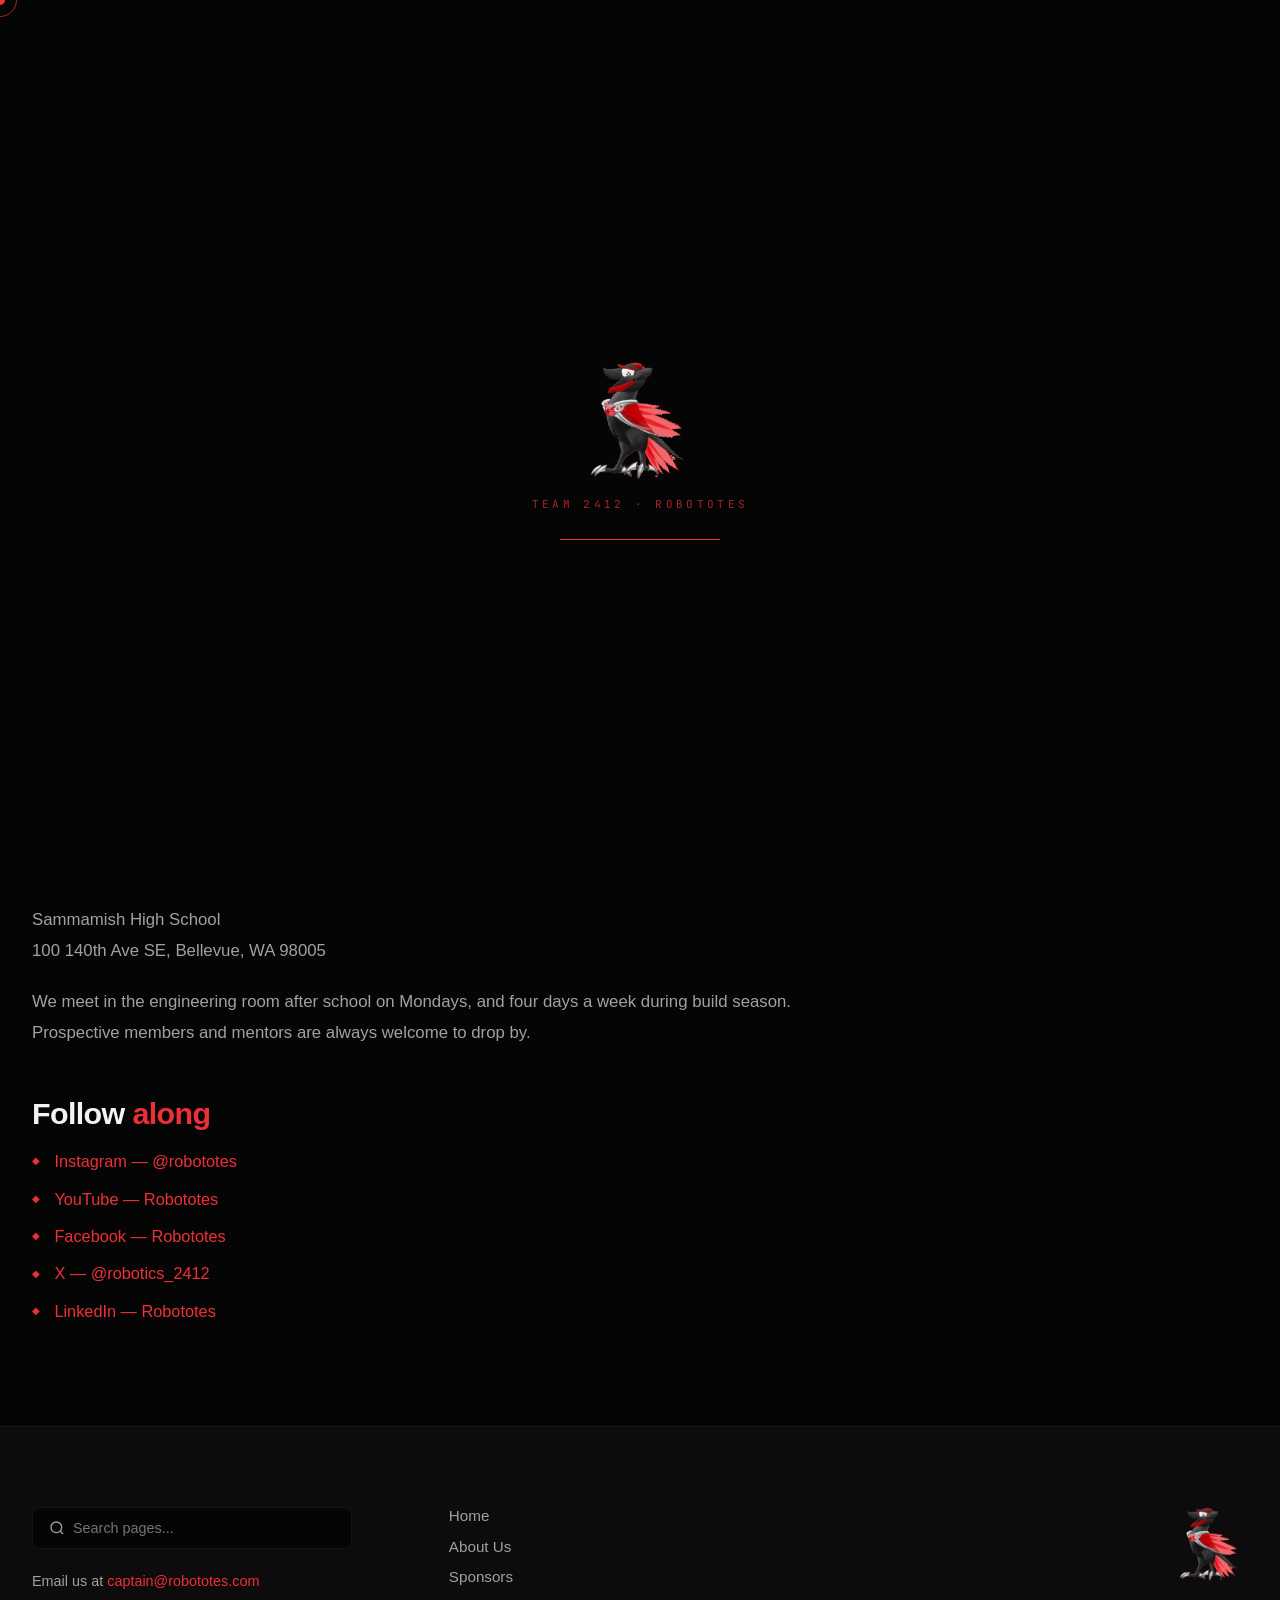
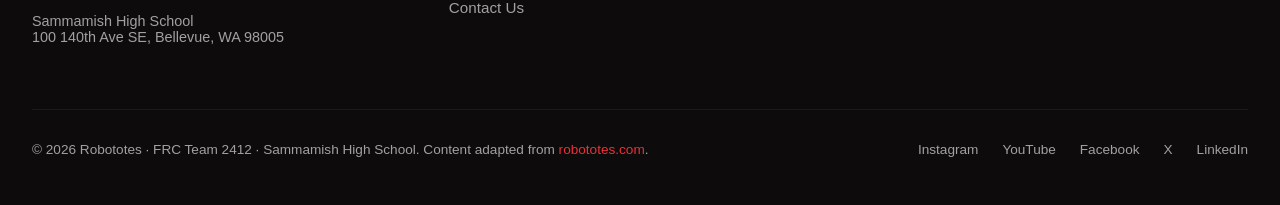
==== pages/contact.html @ b2ee7567 "Add Team 2412 Robototes website in limesite style Static site for FRC Team 2412 (Sammamish High Scho" ====
<!DOCTYPE html>
<html lang="en" data-theme="dark">
<head>
<meta charset="UTF-8">
<meta name="viewport" content="width=device-width, initial-scale=1.0">
<title>Robototes | Contact Us</title>
<link rel="icon" type="image/png" href="pictures/site/2412_logo.png">
<meta name="description" content="Contact FRC Team 2412 — captain, outreach, business, and logistics emails, plus where and when the team meets.">
<link rel="preconnect" href="https://fonts.googleapis.com">
<link rel="preconnect" href="https://fonts.gstatic.com" crossorigin>
<link href="https://fonts.googleapis.com/css2?family=Bebas+Neue&family=JetBrains+Mono:wght@400;500&display=swap" rel="stylesheet">
<link rel="stylesheet" href="css/site.css">
</head>
<body data-root="">

<!-- CURSOR -->
<div id="cdot"></div>
<div id="cring"></div>

<!-- LOADER -->
<div id="loader">
  <img class="ld-logo" src="pictures/site/2412_logo.png" alt="Robototes">
  <div class="ld-sub">Team 2412 &middot; Robototes</div>
  <div class="ld-bw"><div class="ld-b"></div></div>
</div>
<!-- NAV -->
<header>
  <div class="navbar">
    <a href="index.html" class="brand">
      <img src="pictures/site/2412_logo.png" alt="Robototes Logo" class="brand-logo">
      <div class="brand-text-stack">
        <div class="brand-title">2412 <span>Robototes</span></div>
        <div class="brand-subtitle">FIRST Robotics Team &bull; Bellevue, Washington</div>
      </div>
    </a>
    <button class="nav-toggle" id="navToggle" aria-label="Toggle navigation menu"><span></span></button>
    <ul class="nav-menu">
      <li class="nav-item"><a href="index.html" class="nav-link">Home</a></li>
      <li class="nav-item">
        <a href="about/team_2412.html" class="nav-link">About <svg viewBox="0 0 24 24"><polyline points="6 9 12 15 18 9"></polyline></svg></a>
        <div class="dropdown-panel">
          <a href="about/team_2412.html">Team 2412</a><a href="about/first.html">FIRST</a>
          <a href="robots/robototes_bots.html">Robototes Bots</a><a href="sponsors.html">Sponsors</a>
        </div>
      </li>
      <li class="nav-item"><a href="robots/robototes_bots.html" class="nav-link">Robots</a></li>
      <li class="nav-item"><a href="outreach/overview.html" class="nav-link">Outreach</a></li>
      <li class="nav-item">
        <a href="resources/documents.html" class="nav-link">Resources <svg viewBox="0 0 24 24"><polyline points="6 9 12 15 18 9"></polyline></svg></a>
        <div class="dropdown-panel" style="grid-template-columns:1fr;width:300px;">
          <a href="resources/advocacy.html">Advocacy</a>
          <a href="resources/documents.html">Documents</a>
          <a href="https://blog.robototes.com/" target="_blank" rel="noopener">Build Blog &nearr;</a>
          <a href="https://booster.robototes.com/" target="_blank" rel="noopener">Sammamish Robotics Boosters &nearr;</a>
        </div>
      </li>
      <li class="nav-item"><a href="sponsors.html" class="nav-link">Sponsors</a></li>
      <li class="nav-item"><a href="contact.html" class="nav-link">Contact Us</a></li>
    </ul>
    <div class="nav-actions-hub">
      <div class="nav-icon-row"><div class="nav-search-wrap"><button class="nav-search-btn" id="navSearchBtn" aria-label="Search" type="button"><svg viewBox="0 0 24 24" fill="none" stroke="currentColor" stroke-width="2"><circle cx="11" cy="11" r="8"></circle><line x1="21" y1="21" x2="16.65" y2="16.65"></line></svg></button><div class="nav-search-drop" id="navSearchDrop"><div class="nav-search-drop-inner"><form class="nav-search-form" id="navSearchForm" autocomplete="off"><input class="nav-search-input" id="navSearchInput" type="text" placeholder="Search pages&hellip;" autocomplete="off" spellcheck="false"><button class="nav-search-go" type="submit">Go</button></form><div class="nav-search-suggs" id="navSearchSuggs"></div></div></div></div><button class="theme-toggle-btn" id="themeToggle" aria-label="Toggle Layout Theme Mode">
        <svg class="sun-icon" viewBox="0 0 24 24"><circle cx="12" cy="12" r="5"></circle><line x1="12" y1="1" x2="12" y2="3"></line><line x1="12" y1="21" x2="12" y2="23"></line><line x1="4.22" y1="4.22" x2="5.64" y2="5.64"></line><line x1="18.36" y1="18.36" x2="19.78" y2="19.78"></line><line x1="1" y1="12" x2="3" y2="12"></line><line x1="21" y1="12" x2="23" y2="12"></line><line x1="4.22" y1="19.78" x2="5.64" y2="18.36"></line><line x1="18.36" y1="5.64" x2="19.78" y2="4.22"></line></svg>
        <svg class="moon-icon" viewBox="0 0 24 24"><path d="M21 12.79A9 9 0 1 1 11.21 3 7 7 0 0 0 21 12.79z"></path></svg>
      </button></div>
    </div>
    <div class="nav-btn-stack">
      <a href="contact.html" class="nav-cta">Join Us</a>
    </div>
  </div>
</header>

<main>
<section class="page-hero">
  <div class="content-header reveal">
    <span class="tag">Contact Us</span>
    <h1>Get in Touch</h1>
    <p>Questions, sponsorships, outreach bookings, or joining the team &mdash; here&rsquo;s who to email.</p>
  </div>
</section>

<div class="info-grid">
  <div class="info-card reveal">
    <span class="kicker">Team</span>
    <h3>Team Captain</h3>
    <p><a href="mailto:captain@robototes.com">captain@robototes.com</a></p>
  </div>
  <div class="info-card reveal">
    <span class="kicker">Community</span>
    <h3>Outreach</h3>
    <p><a href="mailto:outreach@robototes.com">outreach@robototes.com</a></p>
  </div>
  <div class="info-card reveal">
    <span class="kicker">Sponsorship</span>
    <h3>Business</h3>
    <p><a href="mailto:business@robototes.com">business@robototes.com</a></p>
  </div>
  <div class="info-card reveal">
    <span class="kicker">Operations</span>
    <h3>Logistics</h3>
    <p><a href="mailto:logistics@robototes.com">logistics@robototes.com</a></p>
  </div>
</div>

<div class="prose reveal" style="padding-bottom:5rem">
  <h2>Find <span>us</span></h2>
  <p>Sammamish High School<br>100 140th Ave SE, Bellevue, WA 98005</p>
  <p>We meet in the engineering room after school on Mondays, and four days a week during build season. Prospective members and mentors are always welcome to drop by.</p>

  <h2>Follow <span>along</span></h2>
  <ul>
    <li><a href="https://www.instagram.com/robototes/" target="_blank" rel="noopener">Instagram &mdash; @robototes</a></li>
    <li><a href="https://www.youtube.com/channel/UCGPcRxxZuqsReqQDWMfKrVw" target="_blank" rel="noopener">YouTube &mdash; Robototes</a></li>
    <li><a href="https://www.facebook.com/Robototes/" target="_blank" rel="noopener">Facebook &mdash; Robototes</a></li>
    <li><a href="https://x.com/robotics_2412" target="_blank" rel="noopener">X &mdash; @robotics_2412</a></li>
    <li><a href="https://www.linkedin.com/company/robototes" target="_blank" rel="noopener">LinkedIn &mdash; Robototes</a></li>
  </ul>
</div>
</main>

<!-- FOOTER -->
<footer>
  <div class="footer-grid">
    <div class="footer-left">
      <div class="footer-search">
        <svg width="16" height="16" fill="none" stroke="var(--text-muted)" stroke-width="2" viewBox="0 0 24 24"><circle cx="11" cy="11" r="8"></circle><line x1="21" y1="21" x2="16.65" y2="16.65"></line></svg>
        <input type="text" id="footerSearchInput" placeholder="Search pages...">
      </div>
      <p>Email us at <a href="mailto:captain@robototes.com">captain@robototes.com</a></p>
      <p>Sammamish High School<br>100 140th Ave SE, Bellevue, WA 98005</p>
    </div>

    <div class="footer-links">
      <a href="index.html">Home</a>
      <a href="about/team_2412.html">About Us</a>
      <a href="sponsors.html">Sponsors</a>
      <a href="contact.html">Contact Us</a>
    </div>

    <div class="footer-logos">
      <img src="pictures/site/2412_logo.png" alt="Robototes Logo" class="footer-brand-logo">
    </div>
  </div>

  <div class="footer-socket">
    <div>&copy; 2026 Robototes &middot; FRC Team 2412 &middot; Sammamish High School. Content adapted from <a href="https://www.robototes.com" target="_blank" rel="noopener" style="color:var(--accent)">robototes.com</a>.</div>
    <div class="footer-social-row">
      <a href="https://www.instagram.com/robototes/" target="_blank" rel="noopener noreferrer">Instagram</a>
      <a href="https://www.youtube.com/channel/UCGPcRxxZuqsReqQDWMfKrVw" target="_blank" rel="noopener noreferrer">YouTube</a>
      <a href="https://www.facebook.com/Robototes/" target="_blank" rel="noopener noreferrer">Facebook</a>
      <a href="https://x.com/robotics_2412" target="_blank" rel="noopener noreferrer">X</a>
      <a href="https://www.linkedin.com/company/robototes" target="_blank" rel="noopener noreferrer">LinkedIn</a>
    </div>
  </div>
</footer>

<script src="js/site.js"></script>
</body>
</html>
---- pages/css/site.css ----
/* ============================================================
   Team 2412 Robototes — site stylesheet
   Design system adapted from limesite (kartbala07/limesite.org),
   re-skinned to Robototes black / red branding.
   ============================================================ */

/* === RESET === */
*,*::before,*::after{box-sizing:border-box;margin:0;padding:0}
html{scroll-behavior:smooth}
body{
  background:var(--bg-darkest);color:var(--text-main);
  font-family:'Helvetica Neue',Helvetica,Arial,sans-serif;overflow-x:hidden;
  transition:background-color .3s ease,color .3s ease;
  -webkit-font-smoothing:antialiased;
}
img{max-width:100%;display:block}
a{text-decoration:none;color:inherit}
ul{list-style:none}

/* === VARIABLES (Robototes palette) === */
:root[data-theme="dark"]{
  --accent:#ee2f38;      --accent-soft:#ff7078;
  --bg-darkest:#060505;  --bg-dark:#0d0b0b;
  --bg-card:#141111;     --bg-dropdown:#161212;
  --text-main:#f4f3f3;   --text-muted:#a3a0a0;
  --border:rgba(255,255,255,.06);
  --header-bg:rgba(6,5,5,.9);
  --invert-logos:invert(0);
}
:root[data-theme="light"]{
  --accent:#d1202a;      --accent-soft:#a5161e;
  --bg-darkest:#faf9f9;  --bg-dark:#f4f2f2;
  --bg-card:#ffffff;     --bg-dropdown:#ffffff;
  --text-main:#171213;   --text-muted:#5a5455;
  --border:rgba(0,0,0,.08);
  --header-bg:rgba(255,255,255,.92);
  --invert-logos:invert(0);
}

/* === CURSOR === */
#cdot{position:fixed;width:10px;height:10px;background:var(--accent);border-radius:50%;pointer-events:none;z-index:9999;transform:translate(-50%,-50%);transition:width .15s,height .15s;mix-blend-mode:screen}
#cring{position:fixed;width:34px;height:34px;border:1.5px solid var(--accent);border-radius:50%;pointer-events:none;z-index:9998;transform:translate(-50%,-50%);transition:width .25s,height .25s;opacity:.7}
@media(max-width:900px){body{cursor:auto}#cdot,#cring{display:none}}

/* === LOADER === */
#loader{position:fixed;inset:0;background:var(--bg-darkest);display:flex;flex-direction:column;align-items:center;justify-content:center;z-index:8000;transition:opacity .8s,visibility .8s}
#loader.out{opacity:0;visibility:hidden;pointer-events:none}
[data-theme="light"] #loader{background:#fff}
.ld-logo{height:120px;width:auto;animation:ldGl 1.6s ease-in-out infinite}
.ld-sub{font-family:'JetBrains Mono',monospace;font-size:11px;color:var(--accent);letter-spacing:.3em;text-transform:uppercase;margin-top:16px;opacity:.7}
.ld-bw{width:160px;height:1px;background:rgba(238,47,56,.2);margin-top:28px;overflow:hidden}
.ld-b{height:100%;background:var(--accent);animation:ldB 1.6s ease-out forwards}
@keyframes ldB{0%{width:0}100%{width:100%}}
@keyframes ldGl{0%,100%{filter:drop-shadow(0 0 14px rgba(238,47,56,.4))}50%{filter:drop-shadow(0 0 44px rgba(238,47,56,.95))}}

/* === NAV === */
header{
  background-color:var(--header-bg);
  backdrop-filter:blur(20px);-webkit-backdrop-filter:blur(20px);
  border-bottom:1px solid var(--border);
  position:fixed;width:100%;top:0;left:0;z-index:1000;
  transition:background-color .3s ease,border-color .3s ease;
}
.navbar{max-width:1560px;margin:0 auto;display:flex;justify-content:space-between;align-items:center;height:80px;padding:0 2.5rem}
.brand{display:flex;align-items:center;gap:1rem;color:var(--text-main)}
.brand-logo{height:55px;width:auto;object-fit:contain}
.brand-text-stack{display:flex;flex-direction:column;line-height:1.2}
.brand-title{font-size:1.15rem;font-weight:800;letter-spacing:-.01em;color:var(--accent);display:flex;align-items:center;gap:.4rem}
.brand-title span{color:var(--text-main);font-weight:400;font-size:1rem}
.brand-subtitle{font-size:.75rem;font-weight:500;color:var(--text-muted);text-transform:uppercase;letter-spacing:.05em;margin-top:.1rem}
.nav-menu{display:flex;list-style:none;align-items:center;height:100%}
.nav-item{position:relative;height:100%;display:flex;align-items:center}
.nav-link{color:var(--text-muted);text-decoration:none;font-size:.82rem;font-weight:500;padding:0 .6rem;height:100%;display:flex;align-items:center;gap:.35rem;transition:color .2s ease;white-space:nowrap}
.nav-link:hover,.nav-link.active{color:var(--text-main)}
.nav-link svg{width:10px;height:10px;fill:none;stroke:currentColor;stroke-width:2.5;transition:transform .25s ease}
.nav-item:hover .nav-link svg{transform:rotate(180deg);color:var(--accent)}
.dropdown-panel{position:absolute;top:95px;left:50%;transform:translateX(-50%) translateY(10px);background-color:var(--bg-dropdown);border:1px solid var(--border);border-radius:12px;width:520px;padding:1.25rem;display:grid;grid-template-columns:1fr 1fr;gap:.35rem;opacity:0;pointer-events:none;box-shadow:0 30px 60px rgba(0,0,0,.25);transition:opacity .3s ease .15s,transform .3s ease .15s}
.nav-item:hover .dropdown-panel{opacity:1;pointer-events:auto;transform:translateX(-50%) translateY(0);transition:opacity .2s ease,transform .2s ease}
.dropdown-panel a{color:var(--text-muted);text-decoration:none;font-size:.8rem;padding:.65rem .85rem;border-radius:8px;transition:all .2s ease}
.dropdown-panel::before{content:'';position:absolute;top:-14px;left:0;right:0;height:14px}
.dropdown-panel a:hover{background-color:var(--bg-dark);color:var(--accent)}
.nav-actions-hub{display:flex;align-items:center;gap:.75rem;margin-left:1.5rem}
.nav-icon-row{display:flex;gap:.4rem;align-items:center}
.nav-btn-stack{display:flex;flex-direction:column;gap:.25rem}
.theme-toggle-btn{background:var(--bg-dark);border:1px solid var(--border);color:var(--text-main);width:34px;height:34px;border-radius:7px;cursor:pointer;display:flex;align-items:center;justify-content:center;transition:all .2s ease}
.theme-toggle-btn:hover{border-color:var(--accent);color:var(--accent)}
.theme-toggle-btn svg{width:18px;height:18px;fill:none;stroke:currentColor;stroke-width:2}
[data-theme="dark"] .sun-icon{display:none}
[data-theme="dark"] .moon-icon{display:block}
[data-theme="light"] .sun-icon{display:block}
[data-theme="light"] .moon-icon{display:none}
.nav-cta{background:transparent;border:1px solid var(--accent);color:var(--accent);padding:0 .55rem;border-radius:6px;font-size:.7rem;font-weight:600;text-decoration:none;transition:all .2s ease;width:100%;height:28px;line-height:28px;text-align:center;display:block}
.nav-cta:hover{background:var(--accent);color:#fff}

/* nav search */
.nav-search-wrap{position:relative}
.nav-search-btn{background:var(--bg-dark);border:1px solid var(--border);color:var(--text-main);width:34px;height:34px;border-radius:7px;cursor:pointer;display:flex;align-items:center;justify-content:center;transition:all .2s}
.nav-search-btn:hover,.nav-search-btn.active{border-color:var(--accent);color:var(--accent)}
.nav-search-btn svg{width:17px;height:17px}
.nav-search-drop{position:fixed;inset:0;background:rgba(0,0,0,.78);z-index:9999;display:none;align-items:flex-start;justify-content:center;padding-top:120px;backdrop-filter:blur(5px)}
.nav-search-drop.open{display:flex}
.nav-search-drop-inner{background:var(--bg-card);border:1px solid var(--border);border-radius:16px;padding:1.5rem;width:100%;max-width:600px;margin:0 1rem;box-shadow:0 40px 80px rgba(0,0,0,.5)}
.nav-search-form{display:flex;gap:.5rem}
.nav-search-input{flex:1;background:var(--bg-dark);border:1px solid var(--border);color:var(--text-main);padding:.6rem .85rem;border-radius:8px;font-size:.88rem;outline:none;transition:border-color .2s}
.nav-search-input::placeholder{color:var(--text-muted)}
.nav-search-input:focus{border-color:var(--accent)}
.nav-search-go{background:var(--accent);color:#fff;border:none;padding:.6rem .85rem;border-radius:8px;font-weight:700;font-size:.82rem;cursor:pointer}
.nav-search-suggs{display:flex;flex-direction:column}
.nav-sugg-item{display:flex;justify-content:space-between;align-items:center;padding:.55rem .85rem;text-decoration:none;color:var(--text-main);font-size:.84rem;gap:.5rem;transition:background .12s;border-top:1px solid var(--border)}
.nav-sugg-item:hover,.nav-sugg-item.ss-active{background:var(--bg-dark);color:var(--accent)}
.nav-sugg-name{flex:1;white-space:nowrap;overflow:hidden;text-overflow:ellipsis}
.nav-sugg-cat{font-family:'JetBrains Mono',monospace;font-size:.6rem;color:var(--text-muted);text-transform:uppercase;letter-spacing:.06em;flex-shrink:0}

/* mobile nav */
.nav-toggle{display:none;background:none;border:none;cursor:pointer;width:40px;height:40px;align-items:center;justify-content:center;color:var(--text-main);position:relative;z-index:1100;flex-shrink:0}
.nav-toggle span{display:block;width:24px;height:2px;background:currentColor;position:relative;transition:background .2s ease}
.nav-toggle span::before,.nav-toggle span::after{content:'';position:absolute;left:0;width:24px;height:2px;background:currentColor;transition:transform .25s ease}
.nav-toggle span::before{top:-7px}
.nav-toggle span::after{top:7px}
.nav-toggle.open span{background:transparent}
.nav-toggle.open span::before{transform:translateY(7px) rotate(45deg)}
.nav-toggle.open span::after{transform:translateY(-7px) rotate(-45deg)}
@media(max-width:1100px){
  .nav-toggle{display:flex!important}
  .nav-menu{position:fixed!important;top:0;right:-100%;width:82%;max-width:340px;height:100vh;background:var(--bg-dropdown,var(--bg-dark));flex-direction:column!important;align-items:flex-start!important;justify-content:flex-start!important;padding:100px 1.5rem 2rem;gap:0;overflow-y:auto;transition:right .3s ease;border-left:1px solid var(--border);display:flex!important}
  .nav-menu.open{right:0}
  .nav-item{height:auto!important;width:100%;flex-direction:column;align-items:flex-start!important;display:flex}
  .nav-link{width:100%;padding:.9rem 0!important;height:auto!important;justify-content:space-between!important}
  .nav-link svg{padding:.75rem;margin:-.75rem;box-sizing:content-box}
  .dropdown-panel{position:static!important;opacity:1!important;pointer-events:auto!important;transform:none!important;width:100%;display:none!important;grid-template-columns:1fr!important;box-shadow:none;border:none;background:transparent;padding:0 0 .5rem 1rem!important;margin-top:0}
  .nav-item.open .dropdown-panel{display:flex!important;flex-direction:column}
  .nav-actions-hub{display:flex;align-items:center;gap:.4rem;margin-left:auto}
  .nav-toggle.open ~ .nav-actions-hub{display:none}
  .nav-toggle{order:4}
  .nav-cta{display:none}
  .brand-text-stack{display:none}
  .navbar{padding:0 1rem}
  .brand{margin-left:-.25rem}
}

/* === PAGE SHELL === */
main{padding-top:95px}

/* === HERO (home) === */
#hero{position:relative;height:calc(100vh - 95px);min-height:680px;display:flex;align-items:center;overflow:hidden;padding:0 60px}
#hcvs{position:absolute;inset:0;width:100%;height:100%;z-index:0}
.hero-grid{position:relative;z-index:2;max-width:1440px;width:100%;margin:0 auto;display:grid;grid-template-columns:1.05fr 1fr;gap:60px;align-items:center}
.h-eye{font-family:'JetBrains Mono',monospace;font-size:11px;color:var(--accent);letter-spacing:.3em;text-transform:uppercase;display:flex;align-items:center;gap:14px;margin-bottom:28px;opacity:0;animation:fuA .5s .1s forwards}
.h-eye::before{content:'';width:36px;height:1px;background:var(--accent)}
h1.htitle{font-family:'Bebas Neue',sans-serif;font-size:clamp(64px,9.5vw,168px);line-height:.92;letter-spacing:.02em}
.hl{display:block;overflow:hidden}
.hl span{display:block;transform:translateY(105%);animation:suA .9s cubic-bezier(.16,1,.3,1) forwards;font-family:'Bebas Neue',sans-serif;font-weight:inherit}
.hl:nth-child(1) span{animation-delay:.15s}
.hl:nth-child(2) span{animation-delay:.25s}
.hl:nth-child(3) span{animation-delay:.35s;color:var(--accent)}
.h-sub{font-size:17px;color:var(--text-muted);max-width:480px;line-height:1.85;margin-top:32px;opacity:0;animation:fuA .5s .4s forwards}
.h-btns{display:flex;gap:14px;margin-top:40px;opacity:0;animation:fuA .5s .45s forwards}
@keyframes suA{from{transform:translateY(105%)}to{transform:translateY(0)}}
@keyframes fuA{from{opacity:0;transform:translateY(18px)}to{opacity:1;transform:translateY(0)}}

/* === BTN === */
.btn{display:inline-flex;align-items:center;gap:8px;padding:13px 30px;font-size:12px;font-weight:700;letter-spacing:.12em;text-transform:uppercase;font-family:'Helvetica Neue',Helvetica,Arial,sans-serif;transition:all .25s;cursor:pointer;border:none}
.btn-solid{background:var(--accent);color:#fff;clip-path:polygon(8px 0%,100% 0%,calc(100% - 8px) 100%,0% 100%)}
.btn-solid:hover{background:var(--accent-soft);transform:translateY(-2px);box-shadow:0 8px 28px rgba(238,47,56,.35)}
.btn-ghost{color:var(--text-main);border:1px solid var(--border)}
.btn-ghost:hover{border-color:var(--accent);color:var(--accent)}

/* === ROBOT STAGE (hero centerpiece) === */
.cad-stage{
  position:relative;width:100%;height:520px;
  background:linear-gradient(180deg,#0d0a0a 0%,#0a0505 100%);
  border:1px solid var(--border);border-radius:20px;overflow:hidden;
  box-shadow:0 30px 60px rgba(0,0,0,.4),0 0 0 1px rgba(238,47,56,.04) inset;
  user-select:none;
  opacity:0;animation:fuA .6s .2s forwards;
}
.cad-stage::before{
  content:'';position:absolute;inset:0;
  background-image:
    linear-gradient(rgba(238,47,56,.035) 1px,transparent 1px),
    linear-gradient(90deg,rgba(238,47,56,.035) 1px,transparent 1px);
  background-size:40px 40px;pointer-events:none;
}
.cad-frame{position:absolute;inset:0;display:flex;align-items:center;justify-content:center}
.cad-corner{position:absolute;width:18px;height:18px;border:1.5px solid var(--accent);opacity:.6}
.cad-corner.tl{top:14px;left:14px;border-right:none;border-bottom:none}
.cad-corner.tr{top:14px;right:14px;border-left:none;border-bottom:none}
.cad-corner.bl{bottom:14px;left:14px;border-right:none;border-top:none}
.cad-corner.br{bottom:14px;right:14px;border-left:none;border-top:none}
.cad-tag{position:absolute;top:18px;left:50%;transform:translateX(-50%);font-family:'JetBrains Mono',monospace;font-size:10px;color:var(--accent);letter-spacing:.3em;text-transform:uppercase;opacity:.85;background:rgba(0,0,0,.4);padding:4px 14px;border:1px solid var(--border);border-radius:999px;z-index:2}
.cad-hint{position:absolute;bottom:18px;left:50%;transform:translateX(-50%);font-family:'JetBrains Mono',monospace;font-size:10px;color:var(--text-muted);letter-spacing:.2em;text-transform:uppercase;z-index:2;background:rgba(0,0,0,.4);padding:4px 14px;border-radius:999px;white-space:nowrap}
.cad-open-link{color:var(--accent);border:1px solid var(--border);text-decoration:none;transition:border-color .2s ease,color .2s ease}
.cad-open-link:hover{border-color:var(--accent);color:var(--accent-soft)}
.cad-placeholder{text-align:center;color:var(--text-muted);max-width:380px;padding:1.5rem}
.cad-placeholder img{height:180px;width:auto;margin:0 auto 18px;filter:drop-shadow(0 0 24px rgba(238,47,56,.28))}
.cad-placeholder h4{font-family:'Bebas Neue',sans-serif;font-size:34px;letter-spacing:.04em;color:var(--accent);margin-bottom:10px}
.cad-placeholder p{font-size:13px;line-height:1.7;color:var(--text-muted)}

/* === MARQUEE === */
.mq-strip{overflow:hidden;background:var(--accent);padding:13px 0}
.mq-track{display:flex;width:max-content;animation:mq 28s linear infinite}
.mq-item{font-family:'Bebas Neue',sans-serif;font-size:16px;letter-spacing:.12em;color:rgba(0,0,0,.65);padding:0 28px;display:flex;align-items:center;gap:20px;white-space:nowrap}
.mq-dot{color:rgba(0,0,0,.3);font-size:10px}
@keyframes mq{0%{transform:translateX(0)}100%{transform:translateX(-50%)}}

/* === STATS === */
#stats{background:var(--bg-dark);border-top:1px solid var(--border);border-bottom:1px solid var(--border)}
.st-in{max-width:1440px;margin:0 auto;padding:0 60px;display:grid;grid-template-columns:repeat(4,1fr)}
.st-cell{padding:56px 20px;text-align:center;border-right:1px solid var(--border)}
.st-cell:last-child{border-right:none}
.st-n{font-family:'Bebas Neue',sans-serif;font-size:clamp(54px,6vw,96px);color:var(--accent);line-height:1;display:flex;align-items:baseline;justify-content:center;gap:2px;text-shadow:0 0 50px rgba(238,47,56,.25)}
.st-plus{color:var(--accent-soft);font-size:.72em}
.st-lbl{font-family:'JetBrains Mono',monospace;font-size:10px;color:var(--text-muted);letter-spacing:.2em;text-transform:uppercase;margin-top:8px}

/* === PHOTO PLACEHOLDER FRAMES === */
.pano-section{max-width:1440px;margin:6rem auto 0;padding:0 2rem}
.pano-frame{width:100%;height:520px;border-radius:20px;overflow:hidden;border:1px solid var(--border);box-shadow:0 30px 60px rgba(0,0,0,.15);background:var(--bg-dark)}
.pano-frame img{width:100%;height:100%;object-fit:cover;display:block}
.ph-frame{position:relative;display:flex;flex-direction:column;align-items:center;justify-content:center;gap:14px;width:100%;height:100%;background:
  linear-gradient(rgba(238,47,56,.04) 1px,transparent 1px),
  linear-gradient(90deg,rgba(238,47,56,.04) 1px,transparent 1px),
  linear-gradient(180deg,var(--bg-dark),var(--bg-card));
  background-size:40px 40px,40px 40px,100% 100%}
.ph-frame img{width:auto;height:42%;object-fit:contain;opacity:.5;filter:drop-shadow(0 0 24px rgba(238,47,56,.25))}
.ph-frame span{font-family:'JetBrains Mono',monospace;font-size:10px;letter-spacing:.25em;text-transform:uppercase;color:var(--text-muted);border:1px solid var(--border);border-radius:999px;padding:5px 16px}

/* === CONTENT === */
.content-stack{max-width:1440px;margin:0 auto;padding:5rem 2rem 2rem}
.content-header{margin-bottom:3.5rem}
.content-header .tag{font-family:'JetBrains Mono',monospace;color:var(--accent);font-size:.85rem;text-transform:uppercase;letter-spacing:3px;display:block;margin-bottom:1rem}
.content-header h1{font-family:'Helvetica Neue',Helvetica,Arial,sans-serif;font-size:3.5rem;font-weight:900;letter-spacing:-.03em;line-height:1.1;margin-bottom:1.25rem}
.content-header p{color:var(--text-muted);font-size:1.2rem;line-height:1.6;max-width:720px}
.ethos-words{display:flex;flex-wrap:wrap;gap:1rem 3rem;align-items:baseline}
.ethos-words span{font-family:'Bebas Neue',sans-serif;color:var(--accent);font-size:clamp(3rem,8vw,6rem);line-height:1;letter-spacing:.02em;text-transform:uppercase}

/* === ACTION PANEL GRID === */
.action-grid{display:grid;grid-template-columns:1fr 1fr;gap:2rem;margin-bottom:4rem}
.action-btn{background:var(--bg-dark);border:1px solid var(--border);border-radius:16px;padding:2.5rem;text-decoration:none;color:var(--text-main);transition:all .25s ease;display:flex;justify-content:space-between;align-items:center}
.action-btn:hover{border-color:var(--accent);background:var(--bg-card);transform:translateY(-4px)}
.action-btn h2{font-size:1.4rem;font-weight:700;margin-bottom:.4rem}
.action-btn p{color:var(--text-muted);font-size:.95rem}
.action-arrow{font-size:1.75rem;color:var(--text-muted);transition:transform .2s ease}
.action-btn:hover .action-arrow{color:var(--accent);transform:translateX(6px)}

/* === RESOURCE CARDS === */
.cards-section{padding:2rem 2rem 8rem;max-width:1440px;margin:0 auto;border-top:1px solid var(--border)}
.cards-grid{display:grid;grid-template-columns:repeat(3,1fr);gap:2.5rem}
.resource-card{background:var(--bg-card);border:1px solid var(--border);border-radius:16px;overflow:hidden;display:flex;flex-direction:column;transition:transform .25s ease,border-color .25s ease;text-decoration:none;color:inherit}
.resource-card:hover{transform:translateY(-4px);border-color:var(--accent)}
.card-img-wrap{width:100%;height:240px;overflow:hidden}
.card-img-wrap img{width:100%;height:100%;object-fit:cover;display:block}
.card-body{padding:2rem;flex-grow:1}
.card-img-wrap .ph-frame img{width:auto;height:42%;object-fit:contain}
.card-body h3{font-size:1.35rem;font-weight:800;color:var(--accent);margin-bottom:.75rem;letter-spacing:-.01em}
.card-body p{color:var(--text-muted);font-size:.95rem;line-height:1.6}

/* === SUBPAGE CONTENT BLOCKS === */
.page-hero{max-width:1440px;margin:0 auto;padding:4rem 2rem 1rem}
.prose{max-width:1440px;margin:0 auto;padding:1rem 2rem 3rem}
.prose p{color:var(--text-muted);font-size:1.05rem;line-height:1.85;max-width:820px;margin-bottom:1.25rem}
.prose h2{font-size:1.9rem;font-weight:800;letter-spacing:-.02em;margin:3rem 0 1rem}
.prose h2 span{color:var(--accent)}
.prose a{color:var(--accent)}
.prose a:hover{color:var(--accent-soft)}
.prose ul{list-style:none;max-width:820px;margin-bottom:1.25rem}
.prose ul li{color:var(--text-muted);font-size:1.02rem;line-height:1.8;padding-left:1.4rem;position:relative;margin-bottom:.5rem}
.prose ul li::before{content:'◆';color:var(--accent);position:absolute;left:0;font-size:.6rem;top:.55em}
.info-grid{display:grid;grid-template-columns:repeat(auto-fill,minmax(300px,1fr));gap:1.5rem;max-width:1440px;margin:2rem auto;padding:0 2rem}
.info-card{background:var(--bg-card);border:1px solid var(--border);border-radius:16px;padding:2rem;transition:transform .25s ease,border-color .25s ease}
.info-card:hover{transform:translateY(-4px);border-color:var(--accent)}
.info-card .kicker{font-family:'JetBrains Mono',monospace;font-size:.65rem;letter-spacing:.2em;text-transform:uppercase;color:var(--accent);display:block;margin-bottom:.6rem}
.info-card h3{font-size:1.25rem;font-weight:800;margin-bottom:.6rem}
.info-card p{color:var(--text-muted);font-size:.92rem;line-height:1.65}
.info-card a{color:var(--accent)}
.chip-wall{display:flex;flex-wrap:wrap;gap:.6rem;max-width:1100px;margin:1rem auto 2rem;padding:0 2rem}
.chip{border:1px solid var(--border);background:var(--bg-card);color:var(--text-muted);border-radius:999px;padding:.5rem 1.1rem;font-size:.85rem;transition:border-color .2s,color .2s}
.chip:hover{border-color:var(--accent);color:var(--accent)}
.timeline{max-width:900px;margin:2rem auto;padding:0 2rem;position:relative}
.timeline::before{content:'';position:absolute;left:calc(2rem + 5px);top:0;bottom:0;width:1px;background:var(--border)}
.tl-item{position:relative;padding:0 0 2.5rem 3rem}
.tl-item::before{content:'';position:absolute;left:0;top:.35rem;width:11px;height:11px;border-radius:50%;background:var(--bg-darkest);border:2px solid var(--accent)}
.tl-item .tl-year{font-family:'Bebas Neue',sans-serif;font-size:1.6rem;color:var(--accent);letter-spacing:.05em;line-height:1}
.tl-item h3{font-size:1.15rem;font-weight:800;margin:.4rem 0}
.tl-item p{color:var(--text-muted);font-size:.95rem;line-height:1.7;max-width:680px}

/* === REVEAL === */
.reveal{opacity:0;transform:translateY(36px);transition:opacity .75s ease,transform .75s cubic-bezier(.16,1,.3,1)}
.reveal.on{opacity:1;transform:translateY(0)}

/* === FOOTER === */
footer{background:var(--bg-dark);border-top:1px solid var(--border);padding:5rem 2rem 3rem;transition:background-color .3s ease}
.footer-grid{max-width:1440px;margin:0 auto;display:grid;grid-template-columns:1.2fr 1fr 1.5fr;gap:4rem;align-items:flex-start;padding-bottom:4rem;border-bottom:1px solid var(--border)}
.footer-left{display:flex;flex-direction:column;gap:1.5rem}
.footer-search{background:var(--bg-darkest);border:1px solid var(--border);border-radius:8px;padding:.75rem 1rem;display:flex;align-items:center;width:100%;max-width:320px}
.footer-search input{background:transparent;border:none;outline:none;color:var(--text-main);font-size:.9rem;width:100%;margin-left:.5rem;font-family:'Helvetica Neue',Helvetica,Arial,sans-serif}
.footer-search svg{flex-shrink:0}
.footer-left p{color:var(--text-muted);font-size:.9rem}
.footer-left a{color:var(--accent);text-decoration:none;font-size:.9rem}
.footer-links{display:flex;flex-direction:column;gap:.85rem}
.footer-links a{color:var(--text-muted);text-decoration:none;font-size:.95rem;transition:color .2s ease}
.footer-links a:hover{color:var(--text-main)}
.footer-logos{display:flex;justify-content:flex-end;align-items:center;gap:2.5rem}
.footer-brand-logo{height:75px;width:auto;object-fit:contain}
.footer-socket{max-width:1440px;margin:2rem auto 0;display:flex;justify-content:space-between;align-items:center;color:var(--text-muted);font-size:.85rem;flex-wrap:wrap;gap:1rem}
.footer-social-row{display:flex;gap:1.5rem}
.footer-social-row a{color:var(--text-muted);text-decoration:none;font-weight:500;transition:color .2s ease}
.footer-social-row a:hover{color:var(--accent)}

/* === RESPONSIVE === */
@media(max-width:1100px){
  #hero{padding:0 30px;height:auto;padding-bottom:48px}
  .hero-grid{grid-template-columns:1fr;gap:32px;padding-top:32px}
  .cad-stage{height:380px}
  .st-in{padding:0 30px;grid-template-columns:repeat(2,1fr)}
  .st-cell:nth-child(2){border-right:none}
  .pano-frame{height:360px}
  .action-grid{grid-template-columns:1fr;gap:1rem}
  .cards-grid{grid-template-columns:1fr}
  .footer-grid{grid-template-columns:1fr;gap:3rem}
  .footer-logos{justify-content:flex-start}
  .content-header h1{font-size:2.5rem}
  .ethos-words{flex-direction:column;gap:.5rem}
}
@media(max-width:700px){
  #hero{padding:0 20px 40px;height:auto;min-height:unset}
  .h-btns{flex-direction:column}
  .cad-stage{height:300px}
  .pano-frame{height:240px}
  .footer-socket{flex-direction:column;align-items:flex-start}
}
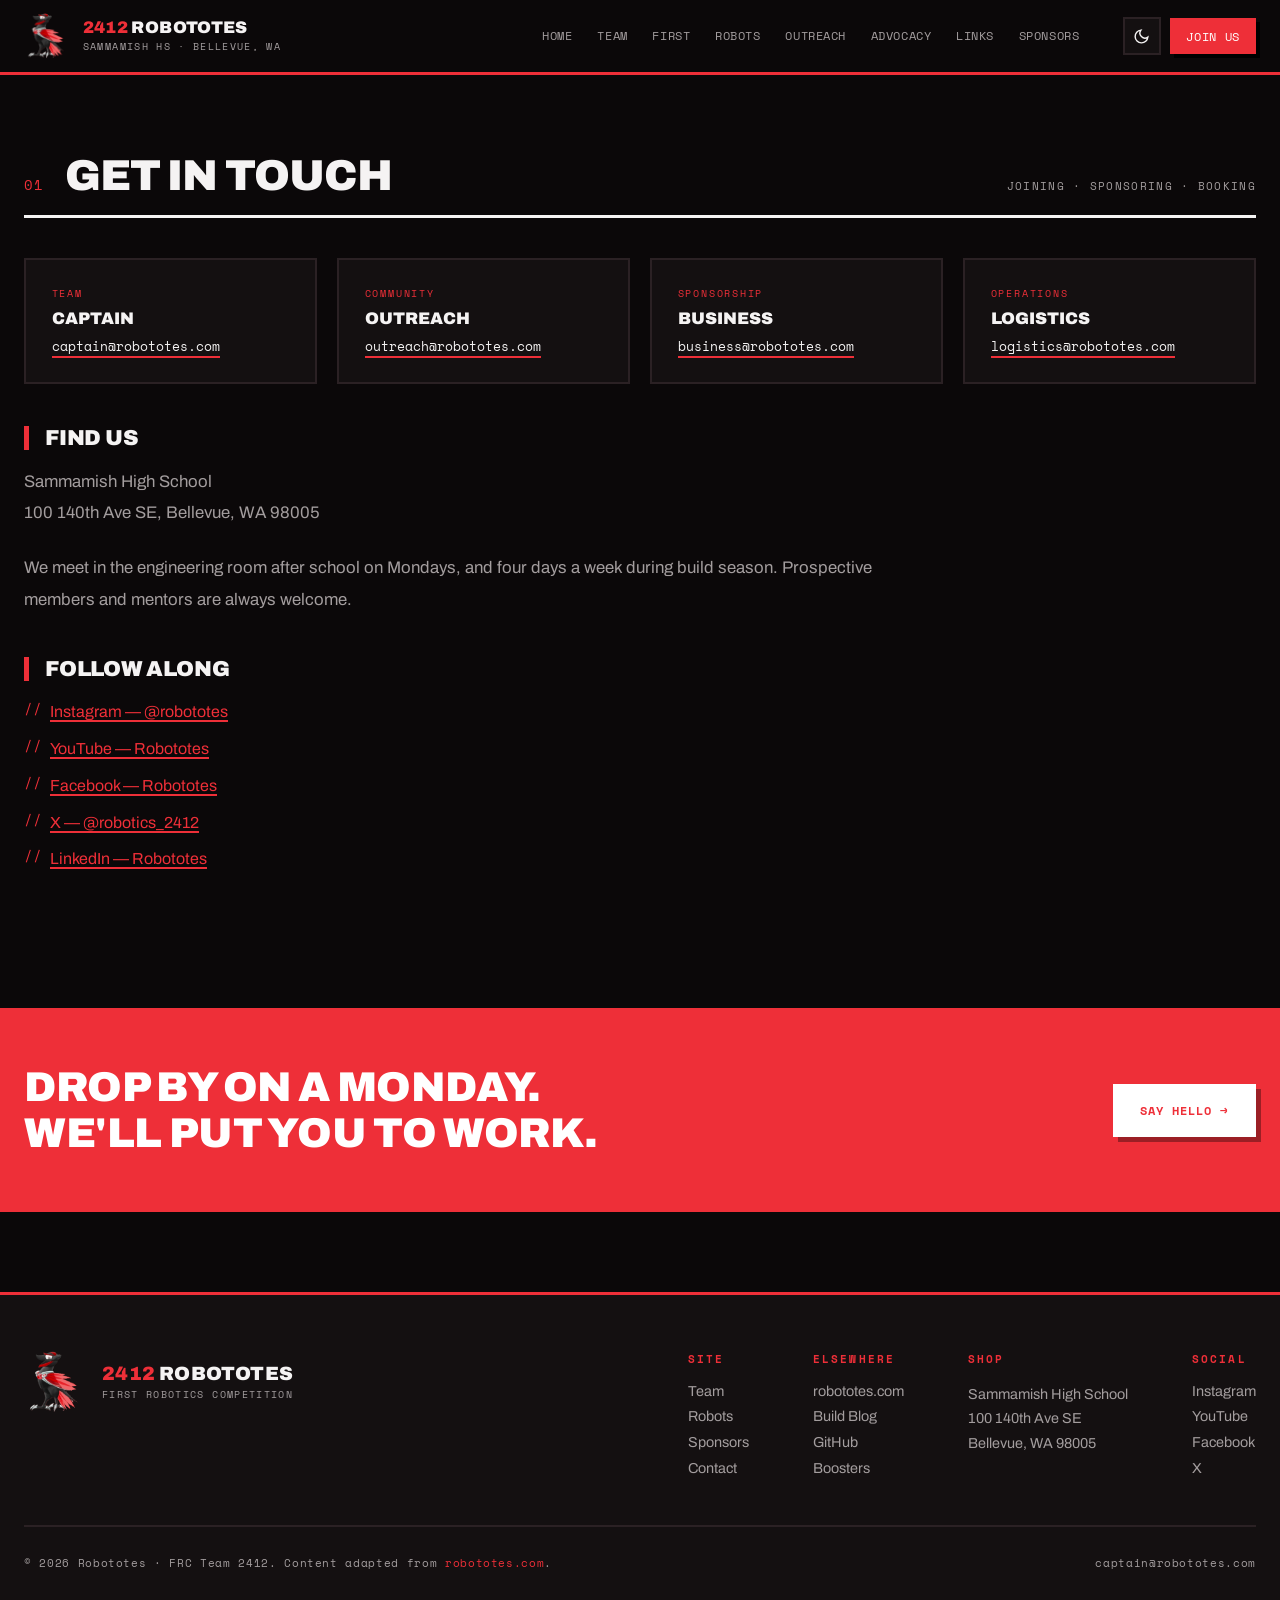
==== commit 69cf3c76: "Redesign site with original look and custom SVG artwork Replaces the limesite-derived layout with an" ====
--- a/pages/contact.html
+++ b/pages/contact.html
@@ -3,152 +3,128 @@
 <head>
 <meta charset="UTF-8">
 <meta name="viewport" content="width=device-width, initial-scale=1.0">
-<title>Robototes | Contact Us</title>
+<title>Robototes | Contact</title>
 <link rel="icon" type="image/png" href="pictures/site/2412_logo.png">
 <meta name="description" content="Contact FRC Team 2412 — captain, outreach, business, and logistics emails, plus where and when the team meets.">
 <link rel="preconnect" href="https://fonts.googleapis.com">
 <link rel="preconnect" href="https://fonts.gstatic.com" crossorigin>
-<link href="https://fonts.googleapis.com/css2?family=Bebas+Neue&family=JetBrains+Mono:wght@400;500&display=swap" rel="stylesheet">
+<link href="https://fonts.googleapis.com/css2?family=Archivo:wght@400;700;900&family=Space+Mono:wght@400;700&display=swap" rel="stylesheet">
 <link rel="stylesheet" href="css/site.css">
 </head>
-<body data-root="">
-
-<!-- CURSOR -->
-<div id="cdot"></div>
-<div id="cring"></div>
-
-<!-- LOADER -->
-<div id="loader">
-  <img class="ld-logo" src="pictures/site/2412_logo.png" alt="Robototes">
-  <div class="ld-sub">Team 2412 &middot; Robototes</div>
-  <div class="ld-bw"><div class="ld-b"></div></div>
-</div>
-<!-- NAV -->
-<header>
-  <div class="navbar">
-    <a href="index.html" class="brand">
-      <img src="pictures/site/2412_logo.png" alt="Robototes Logo" class="brand-logo">
-      <div class="brand-text-stack">
-        <div class="brand-title">2412 <span>Robototes</span></div>
-        <div class="brand-subtitle">FIRST Robotics Team &bull; Bellevue, Washington</div>
-      </div>
+<body>
+<header class="topbar">
+  <div class="topbar-in">
+    <a href="index.html" class="tb-brand">
+      <img src="pictures/site/2412_logo.png" alt="Robototes logo">
+      <span>
+        <span class="tb-name"><em>2412</em> ROBOTOTES</span><br>
+        <span class="tb-sub">Sammamish HS &middot; Bellevue, WA</span>
+      </span>
     </a>
-    <button class="nav-toggle" id="navToggle" aria-label="Toggle navigation menu"><span></span></button>
-    <ul class="nav-menu">
-      <li class="nav-item"><a href="index.html" class="nav-link">Home</a></li>
-      <li class="nav-item">
-        <a href="about/team_2412.html" class="nav-link">About <svg viewBox="0 0 24 24"><polyline points="6 9 12 15 18 9"></polyline></svg></a>
-        <div class="dropdown-panel">
-          <a href="about/team_2412.html">Team 2412</a><a href="about/first.html">FIRST</a>
-          <a href="robots/robototes_bots.html">Robototes Bots</a><a href="sponsors.html">Sponsors</a>
-        </div>
-      </li>
-      <li class="nav-item"><a href="robots/robototes_bots.html" class="nav-link">Robots</a></li>
-      <li class="nav-item"><a href="outreach/overview.html" class="nav-link">Outreach</a></li>
-      <li class="nav-item">
-        <a href="resources/documents.html" class="nav-link">Resources <svg viewBox="0 0 24 24"><polyline points="6 9 12 15 18 9"></polyline></svg></a>
-        <div class="dropdown-panel" style="grid-template-columns:1fr;width:300px;">
-          <a href="resources/advocacy.html">Advocacy</a>
-          <a href="resources/documents.html">Documents</a>
-          <a href="https://blog.robototes.com/" target="_blank" rel="noopener">Build Blog &nearr;</a>
-          <a href="https://booster.robototes.com/" target="_blank" rel="noopener">Sammamish Robotics Boosters &nearr;</a>
-        </div>
-      </li>
-      <li class="nav-item"><a href="sponsors.html" class="nav-link">Sponsors</a></li>
-      <li class="nav-item"><a href="contact.html" class="nav-link">Contact Us</a></li>
-    </ul>
-    <div class="nav-actions-hub">
-      <div class="nav-icon-row"><div class="nav-search-wrap"><button class="nav-search-btn" id="navSearchBtn" aria-label="Search" type="button"><svg viewBox="0 0 24 24" fill="none" stroke="currentColor" stroke-width="2"><circle cx="11" cy="11" r="8"></circle><line x1="21" y1="21" x2="16.65" y2="16.65"></line></svg></button><div class="nav-search-drop" id="navSearchDrop"><div class="nav-search-drop-inner"><form class="nav-search-form" id="navSearchForm" autocomplete="off"><input class="nav-search-input" id="navSearchInput" type="text" placeholder="Search pages&hellip;" autocomplete="off" spellcheck="false"><button class="nav-search-go" type="submit">Go</button></form><div class="nav-search-suggs" id="navSearchSuggs"></div></div></div></div><button class="theme-toggle-btn" id="themeToggle" aria-label="Toggle Layout Theme Mode">
-        <svg class="sun-icon" viewBox="0 0 24 24"><circle cx="12" cy="12" r="5"></circle><line x1="12" y1="1" x2="12" y2="3"></line><line x1="12" y1="21" x2="12" y2="23"></line><line x1="4.22" y1="4.22" x2="5.64" y2="5.64"></line><line x1="18.36" y1="18.36" x2="19.78" y2="19.78"></line><line x1="1" y1="12" x2="3" y2="12"></line><line x1="21" y1="12" x2="23" y2="12"></line><line x1="4.22" y1="19.78" x2="5.64" y2="18.36"></line><line x1="18.36" y1="5.64" x2="19.78" y2="4.22"></line></svg>
-        <svg class="moon-icon" viewBox="0 0 24 24"><path d="M21 12.79A9 9 0 1 1 11.21 3 7 7 0 0 0 21 12.79z"></path></svg>
-      </button></div>
+    <nav class="tb-links" id="tbLinks">
+      <a href="index.html">Home</a>
+      <a href="about/team_2412.html">Team</a>
+      <a href="about/first.html">FIRST</a>
+      <a href="robots/robototes_bots.html">Robots</a>
+      <a href="outreach/overview.html">Outreach</a>
+      <a href="resources/advocacy.html">Advocacy</a>
+      <a href="resources/documents.html">Links</a>
+      <a href="sponsors.html">Sponsors</a>
+    </nav>
+    <div class="tb-actions">
+      <button class="mode-btn" id="modeBtn" aria-label="Toggle color theme">
+        <svg class="ic-sun" viewBox="0 0 24 24"><circle cx="12" cy="12" r="5"></circle><line x1="12" y1="1" x2="12" y2="3"></line><line x1="12" y1="21" x2="12" y2="23"></line><line x1="4.22" y1="4.22" x2="5.64" y2="5.64"></line><line x1="18.36" y1="18.36" x2="19.78" y2="19.78"></line><line x1="1" y1="12" x2="3" y2="12"></line><line x1="21" y1="12" x2="23" y2="12"></line><line x1="4.22" y1="19.78" x2="5.64" y2="18.36"></line><line x1="18.36" y1="5.64" x2="19.78" y2="4.22"></line></svg>
+        <svg class="ic-moon" viewBox="0 0 24 24"><path d="M21 12.79A9 9 0 1 1 11.21 3 7 7 0 0 0 21 12.79z"></path></svg>
+      </button>
+      <a href="contact.html" class="tb-join">Join Us</a>
     </div>
-    <div class="nav-btn-stack">
-      <a href="contact.html" class="nav-cta">Join Us</a>
-    </div>
+    <button class="burger" id="burger" aria-label="Toggle menu">[=]</button>
   </div>
 </header>
 
 <main>
-<section class="page-hero">
-  <div class="content-header reveal">
-    <span class="tag">Contact Us</span>
-    <h1>Get in Touch</h1>
-    <p>Questions, sponsorships, outreach bookings, or joining the team &mdash; here&rsquo;s who to email.</p>
+<section class="sec">
+  <div class="sec-head rv">
+    <span class="sec-no">01</span>
+    <h2>Get in touch</h2>
+    <span class="spacer"></span>
+    <span class="sec-aside">joining &middot; sponsoring &middot; booking</span>
+  </div>
+  <div class="contact-grid">
+    <div class="mailcard rv"><span class="k">Team</span><h4>Captain</h4><a href="mailto:captain@robototes.com">captain@robototes.com</a></div>
+    <div class="mailcard rv"><span class="k">Community</span><h4>Outreach</h4><a href="mailto:outreach@robototes.com">outreach@robototes.com</a></div>
+    <div class="mailcard rv"><span class="k">Sponsorship</span><h4>Business</h4><a href="mailto:business@robototes.com">business@robototes.com</a></div>
+    <div class="mailcard rv"><span class="k">Operations</span><h4>Logistics</h4><a href="mailto:logistics@robototes.com">logistics@robototes.com</a></div>
+  </div>
+  <div class="prose rv">
+    <h3>Find us</h3>
+    <p>Sammamish High School<br>100 140th Ave SE, Bellevue, WA 98005</p>
+    <p>We meet in the engineering room after school on Mondays, and four days a week during build season. Prospective members and mentors are always welcome.</p>
+    <h3>Follow along</h3>
+    <ul>
+      <li><a href="https://www.instagram.com/robototes/" target="_blank" rel="noopener">Instagram — @robototes</a></li>
+      <li><a href="https://www.youtube.com/channel/UCGPcRxxZuqsReqQDWMfKrVw" target="_blank" rel="noopener">YouTube — Robototes</a></li>
+      <li><a href="https://www.facebook.com/Robototes/" target="_blank" rel="noopener">Facebook — Robototes</a></li>
+      <li><a href="https://x.com/robotics_2412" target="_blank" rel="noopener">X — @robotics_2412</a></li>
+      <li><a href="https://www.linkedin.com/company/robototes" target="_blank" rel="noopener">LinkedIn — Robototes</a></li>
+    </ul>
   </div>
 </section>
-
-<div class="info-grid">
-  <div class="info-card reveal">
-    <span class="kicker">Team</span>
-    <h3>Team Captain</h3>
-    <p><a href="mailto:captain@robototes.com">captain@robototes.com</a></p>
+<div class="cta-panel rv">
+  <div class="cta-in">
+    <h2>Drop by on a Monday. We'll put you to work.</h2>
+    <a href="mailto:captain@robototes.com" class="b">Say hello &rarr;</a>
   </div>
-  <div class="info-card reveal">
-    <span class="kicker">Community</span>
-    <h3>Outreach</h3>
-    <p><a href="mailto:outreach@robototes.com">outreach@robototes.com</a></p>
-  </div>
-  <div class="info-card reveal">
-    <span class="kicker">Sponsorship</span>
-    <h3>Business</h3>
-    <p><a href="mailto:business@robototes.com">business@robototes.com</a></p>
-  </div>
-  <div class="info-card reveal">
-    <span class="kicker">Operations</span>
-    <h3>Logistics</h3>
-    <p><a href="mailto:logistics@robototes.com">logistics@robototes.com</a></p>
-  </div>
-</div>
-
-<div class="prose reveal" style="padding-bottom:5rem">
-  <h2>Find <span>us</span></h2>
-  <p>Sammamish High School<br>100 140th Ave SE, Bellevue, WA 98005</p>
-  <p>We meet in the engineering room after school on Mondays, and four days a week during build season. Prospective members and mentors are always welcome to drop by.</p>
-
-  <h2>Follow <span>along</span></h2>
-  <ul>
-    <li><a href="https://www.instagram.com/robototes/" target="_blank" rel="noopener">Instagram &mdash; @robototes</a></li>
-    <li><a href="https://www.youtube.com/channel/UCGPcRxxZuqsReqQDWMfKrVw" target="_blank" rel="noopener">YouTube &mdash; Robototes</a></li>
-    <li><a href="https://www.facebook.com/Robototes/" target="_blank" rel="noopener">Facebook &mdash; Robototes</a></li>
-    <li><a href="https://x.com/robotics_2412" target="_blank" rel="noopener">X &mdash; @robotics_2412</a></li>
-    <li><a href="https://www.linkedin.com/company/robototes" target="_blank" rel="noopener">LinkedIn &mdash; Robototes</a></li>
-  </ul>
 </div>
 </main>
 
-<!-- FOOTER -->
 <footer>
-  <div class="footer-grid">
-    <div class="footer-left">
-      <div class="footer-search">
-        <svg width="16" height="16" fill="none" stroke="var(--text-muted)" stroke-width="2" viewBox="0 0 24 24"><circle cx="11" cy="11" r="8"></circle><line x1="21" y1="21" x2="16.65" y2="16.65"></line></svg>
-        <input type="text" id="footerSearchInput" placeholder="Search pages...">
+  <div class="foot-in">
+    <div class="foot-top">
+      <div class="foot-brand">
+        <img src="pictures/site/2412_logo.png" alt="Robototes logo">
+        <span>
+          <span class="tb-name"><em>2412</em> ROBOTOTES</span><br>
+          <span class="tb-sub">FIRST Robotics Competition</span>
+        </span>
       </div>
-      <p>Email us at <a href="mailto:captain@robototes.com">captain@robototes.com</a></p>
-      <p>Sammamish High School<br>100 140th Ave SE, Bellevue, WA 98005</p>
+      <div class="foot-cols">
+        <div>
+          <h5>Site</h5>
+          <ul>
+            <li><a href="about/team_2412.html">Team</a></li>
+            <li><a href="robots/robototes_bots.html">Robots</a></li>
+            <li><a href="sponsors.html">Sponsors</a></li>
+            <li><a href="contact.html">Contact</a></li>
+          </ul>
+        </div>
+        <div>
+          <h5>Elsewhere</h5>
+          <ul>
+            <li><a href="https://www.robototes.com" target="_blank" rel="noopener">robototes.com</a></li>
+            <li><a href="https://blog.robototes.com/" target="_blank" rel="noopener">Build Blog</a></li>
+            <li><a href="https://github.com/robototes" target="_blank" rel="noopener">GitHub</a></li>
+            <li><a href="https://booster.robototes.com/" target="_blank" rel="noopener">Boosters</a></li>
+          </ul>
+        </div>
+        <div>
+          <h5>Shop</h5>
+          <address>Sammamish High School<br>100 140th Ave SE<br>Bellevue, WA 98005</address>
+        </div>
+        <div>
+          <h5>Social</h5>
+          <ul>
+            <li><a href="https://www.instagram.com/robototes/" target="_blank" rel="noopener">Instagram</a></li>
+            <li><a href="https://www.youtube.com/channel/UCGPcRxxZuqsReqQDWMfKrVw" target="_blank" rel="noopener">YouTube</a></li>
+            <li><a href="https://www.facebook.com/Robototes/" target="_blank" rel="noopener">Facebook</a></li>
+            <li><a href="https://x.com/robotics_2412" target="_blank" rel="noopener">X</a></li>
+          </ul>
+        </div>
+      </div>
     </div>
-
-    <div class="footer-links">
-      <a href="index.html">Home</a>
-      <a href="about/team_2412.html">About Us</a>
-      <a href="sponsors.html">Sponsors</a>
-      <a href="contact.html">Contact Us</a>
-    </div>
-
-    <div class="footer-logos">
-      <img src="pictures/site/2412_logo.png" alt="Robototes Logo" class="footer-brand-logo">
-    </div>
-  </div>
-
-  <div class="footer-socket">
-    <div>&copy; 2026 Robototes &middot; FRC Team 2412 &middot; Sammamish High School. Content adapted from <a href="https://www.robototes.com" target="_blank" rel="noopener" style="color:var(--accent)">robototes.com</a>.</div>
-    <div class="footer-social-row">
-      <a href="https://www.instagram.com/robototes/" target="_blank" rel="noopener noreferrer">Instagram</a>
-      <a href="https://www.youtube.com/channel/UCGPcRxxZuqsReqQDWMfKrVw" target="_blank" rel="noopener noreferrer">YouTube</a>
-      <a href="https://www.facebook.com/Robototes/" target="_blank" rel="noopener noreferrer">Facebook</a>
-      <a href="https://x.com/robotics_2412" target="_blank" rel="noopener noreferrer">X</a>
-      <a href="https://www.linkedin.com/company/robototes" target="_blank" rel="noopener noreferrer">LinkedIn</a>
+    <div class="foot-base">
+      <span>&copy; 2026 Robototes &middot; FRC Team 2412. Content adapted from <a href="https://www.robototes.com" target="_blank" rel="noopener">robototes.com</a>.</span>
+      <span>captain@robototes.com</span>
     </div>
   </div>
 </footer>
--- a/pages/css/site.css
+++ b/pages/css/site.css
@@ -1,330 +1,201 @@
 /* ============================================================
-   Team 2412 Robototes — site stylesheet
-   Design system adapted from limesite (kartbala07/limesite.org),
-   re-skinned to Robototes black / red branding.
+   Team 2412 Robototes — site stylesheet (v2)
+   Original design: sharp edges, hard shadows, numbered sections,
+   diagonal cuts. Black / Robototes-red brand.
    ============================================================ */
 
-/* === RESET === */
 *,*::before,*::after{box-sizing:border-box;margin:0;padding:0}
 html{scroll-behavior:smooth}
 body{
-  background:var(--bg-darkest);color:var(--text-main);
-  font-family:'Helvetica Neue',Helvetica,Arial,sans-serif;overflow-x:hidden;
+  background:var(--bg);color:var(--ink);
+  font-family:'Archivo','Helvetica Neue',Helvetica,Arial,sans-serif;
+  overflow-x:hidden;-webkit-font-smoothing:antialiased;
   transition:background-color .3s ease,color .3s ease;
-  -webkit-font-smoothing:antialiased;
 }
 img{max-width:100%;display:block}
 a{text-decoration:none;color:inherit}
 ul{list-style:none}
 
-/* === VARIABLES (Robototes palette) === */
+/* === PALETTE === */
 :root[data-theme="dark"]{
-  --accent:#ee2f38;      --accent-soft:#ff7078;
-  --bg-darkest:#060505;  --bg-dark:#0d0b0b;
-  --bg-card:#141111;     --bg-dropdown:#161212;
-  --text-main:#f4f3f3;   --text-muted:#a3a0a0;
-  --border:rgba(255,255,255,.06);
-  --header-bg:rgba(6,5,5,.9);
-  --invert-logos:invert(0);
+  --red:#ee2f38;    --red-hi:#ff5a62;  --red-dim:#8f151c;
+  --bg:#0b0809;     --panel:#141011;   --panel-2:#1c1517;
+  --ink:#f5f3f3;    --mut:#a39d9e;
+  --line:#2b2124;   --hard:#000;
+  --art-bg:#120d0e;
 }
 :root[data-theme="light"]{
-  --accent:#d1202a;      --accent-soft:#a5161e;
-  --bg-darkest:#faf9f9;  --bg-dark:#f4f2f2;
-  --bg-card:#ffffff;     --bg-dropdown:#ffffff;
-  --text-main:#171213;   --text-muted:#5a5455;
-  --border:rgba(0,0,0,.08);
-  --header-bg:rgba(255,255,255,.92);
-  --invert-logos:invert(0);
-}
-
-/* === CURSOR === */
-#cdot{position:fixed;width:10px;height:10px;background:var(--accent);border-radius:50%;pointer-events:none;z-index:9999;transform:translate(-50%,-50%);transition:width .15s,height .15s;mix-blend-mode:screen}
-#cring{position:fixed;width:34px;height:34px;border:1.5px solid var(--accent);border-radius:50%;pointer-events:none;z-index:9998;transform:translate(-50%,-50%);transition:width .25s,height .25s;opacity:.7}
-@media(max-width:900px){body{cursor:auto}#cdot,#cring{display:none}}
-
-/* === LOADER === */
-#loader{position:fixed;inset:0;background:var(--bg-darkest);display:flex;flex-direction:column;align-items:center;justify-content:center;z-index:8000;transition:opacity .8s,visibility .8s}
-#loader.out{opacity:0;visibility:hidden;pointer-events:none}
-[data-theme="light"] #loader{background:#fff}
-.ld-logo{height:120px;width:auto;animation:ldGl 1.6s ease-in-out infinite}
-.ld-sub{font-family:'JetBrains Mono',monospace;font-size:11px;color:var(--accent);letter-spacing:.3em;text-transform:uppercase;margin-top:16px;opacity:.7}
-.ld-bw{width:160px;height:1px;background:rgba(238,47,56,.2);margin-top:28px;overflow:hidden}
-.ld-b{height:100%;background:var(--accent);animation:ldB 1.6s ease-out forwards}
-@keyframes ldB{0%{width:0}100%{width:100%}}
-@keyframes ldGl{0%,100%{filter:drop-shadow(0 0 14px rgba(238,47,56,.4))}50%{filter:drop-shadow(0 0 44px rgba(238,47,56,.95))}}
-
-/* === NAV === */
-header{
-  background-color:var(--header-bg);
-  backdrop-filter:blur(20px);-webkit-backdrop-filter:blur(20px);
-  border-bottom:1px solid var(--border);
-  position:fixed;width:100%;top:0;left:0;z-index:1000;
-  transition:background-color .3s ease,border-color .3s ease;
-}
-.navbar{max-width:1560px;margin:0 auto;display:flex;justify-content:space-between;align-items:center;height:80px;padding:0 2.5rem}
-.brand{display:flex;align-items:center;gap:1rem;color:var(--text-main)}
-.brand-logo{height:55px;width:auto;object-fit:contain}
-.brand-text-stack{display:flex;flex-direction:column;line-height:1.2}
-.brand-title{font-size:1.15rem;font-weight:800;letter-spacing:-.01em;color:var(--accent);display:flex;align-items:center;gap:.4rem}
-.brand-title span{color:var(--text-main);font-weight:400;font-size:1rem}
-.brand-subtitle{font-size:.75rem;font-weight:500;color:var(--text-muted);text-transform:uppercase;letter-spacing:.05em;margin-top:.1rem}
-.nav-menu{display:flex;list-style:none;align-items:center;height:100%}
-.nav-item{position:relative;height:100%;display:flex;align-items:center}
-.nav-link{color:var(--text-muted);text-decoration:none;font-size:.82rem;font-weight:500;padding:0 .6rem;height:100%;display:flex;align-items:center;gap:.35rem;transition:color .2s ease;white-space:nowrap}
-.nav-link:hover,.nav-link.active{color:var(--text-main)}
-.nav-link svg{width:10px;height:10px;fill:none;stroke:currentColor;stroke-width:2.5;transition:transform .25s ease}
-.nav-item:hover .nav-link svg{transform:rotate(180deg);color:var(--accent)}
-.dropdown-panel{position:absolute;top:95px;left:50%;transform:translateX(-50%) translateY(10px);background-color:var(--bg-dropdown);border:1px solid var(--border);border-radius:12px;width:520px;padding:1.25rem;display:grid;grid-template-columns:1fr 1fr;gap:.35rem;opacity:0;pointer-events:none;box-shadow:0 30px 60px rgba(0,0,0,.25);transition:opacity .3s ease .15s,transform .3s ease .15s}
-.nav-item:hover .dropdown-panel{opacity:1;pointer-events:auto;transform:translateX(-50%) translateY(0);transition:opacity .2s ease,transform .2s ease}
-.dropdown-panel a{color:var(--text-muted);text-decoration:none;font-size:.8rem;padding:.65rem .85rem;border-radius:8px;transition:all .2s ease}
-.dropdown-panel::before{content:'';position:absolute;top:-14px;left:0;right:0;height:14px}
-.dropdown-panel a:hover{background-color:var(--bg-dark);color:var(--accent)}
-.nav-actions-hub{display:flex;align-items:center;gap:.75rem;margin-left:1.5rem}
-.nav-icon-row{display:flex;gap:.4rem;align-items:center}
-.nav-btn-stack{display:flex;flex-direction:column;gap:.25rem}
-.theme-toggle-btn{background:var(--bg-dark);border:1px solid var(--border);color:var(--text-main);width:34px;height:34px;border-radius:7px;cursor:pointer;display:flex;align-items:center;justify-content:center;transition:all .2s ease}
-.theme-toggle-btn:hover{border-color:var(--accent);color:var(--accent)}
-.theme-toggle-btn svg{width:18px;height:18px;fill:none;stroke:currentColor;stroke-width:2}
-[data-theme="dark"] .sun-icon{display:none}
-[data-theme="dark"] .moon-icon{display:block}
-[data-theme="light"] .sun-icon{display:block}
-[data-theme="light"] .moon-icon{display:none}
-.nav-cta{background:transparent;border:1px solid var(--accent);color:var(--accent);padding:0 .55rem;border-radius:6px;font-size:.7rem;font-weight:600;text-decoration:none;transition:all .2s ease;width:100%;height:28px;line-height:28px;text-align:center;display:block}
-.nav-cta:hover{background:var(--accent);color:#fff}
-
-/* nav search */
-.nav-search-wrap{position:relative}
-.nav-search-btn{background:var(--bg-dark);border:1px solid var(--border);color:var(--text-main);width:34px;height:34px;border-radius:7px;cursor:pointer;display:flex;align-items:center;justify-content:center;transition:all .2s}
-.nav-search-btn:hover,.nav-search-btn.active{border-color:var(--accent);color:var(--accent)}
-.nav-search-btn svg{width:17px;height:17px}
-.nav-search-drop{position:fixed;inset:0;background:rgba(0,0,0,.78);z-index:9999;display:none;align-items:flex-start;justify-content:center;padding-top:120px;backdrop-filter:blur(5px)}
-.nav-search-drop.open{display:flex}
-.nav-search-drop-inner{background:var(--bg-card);border:1px solid var(--border);border-radius:16px;padding:1.5rem;width:100%;max-width:600px;margin:0 1rem;box-shadow:0 40px 80px rgba(0,0,0,.5)}
-.nav-search-form{display:flex;gap:.5rem}
-.nav-search-input{flex:1;background:var(--bg-dark);border:1px solid var(--border);color:var(--text-main);padding:.6rem .85rem;border-radius:8px;font-size:.88rem;outline:none;transition:border-color .2s}
-.nav-search-input::placeholder{color:var(--text-muted)}
-.nav-search-input:focus{border-color:var(--accent)}
-.nav-search-go{background:var(--accent);color:#fff;border:none;padding:.6rem .85rem;border-radius:8px;font-weight:700;font-size:.82rem;cursor:pointer}
-.nav-search-suggs{display:flex;flex-direction:column}
-.nav-sugg-item{display:flex;justify-content:space-between;align-items:center;padding:.55rem .85rem;text-decoration:none;color:var(--text-main);font-size:.84rem;gap:.5rem;transition:background .12s;border-top:1px solid var(--border)}
-.nav-sugg-item:hover,.nav-sugg-item.ss-active{background:var(--bg-dark);color:var(--accent)}
-.nav-sugg-name{flex:1;white-space:nowrap;overflow:hidden;text-overflow:ellipsis}
-.nav-sugg-cat{font-family:'JetBrains Mono',monospace;font-size:.6rem;color:var(--text-muted);text-transform:uppercase;letter-spacing:.06em;flex-shrink:0}
-
-/* mobile nav */
-.nav-toggle{display:none;background:none;border:none;cursor:pointer;width:40px;height:40px;align-items:center;justify-content:center;color:var(--text-main);position:relative;z-index:1100;flex-shrink:0}
-.nav-toggle span{display:block;width:24px;height:2px;background:currentColor;position:relative;transition:background .2s ease}
-.nav-toggle span::before,.nav-toggle span::after{content:'';position:absolute;left:0;width:24px;height:2px;background:currentColor;transition:transform .25s ease}
-.nav-toggle span::before{top:-7px}
-.nav-toggle span::after{top:7px}
-.nav-toggle.open span{background:transparent}
-.nav-toggle.open span::before{transform:translateY(7px) rotate(45deg)}
-.nav-toggle.open span::after{transform:translateY(-7px) rotate(-45deg)}
-@media(max-width:1100px){
-  .nav-toggle{display:flex!important}
-  .nav-menu{position:fixed!important;top:0;right:-100%;width:82%;max-width:340px;height:100vh;background:var(--bg-dropdown,var(--bg-dark));flex-direction:column!important;align-items:flex-start!important;justify-content:flex-start!important;padding:100px 1.5rem 2rem;gap:0;overflow-y:auto;transition:right .3s ease;border-left:1px solid var(--border);display:flex!important}
-  .nav-menu.open{right:0}
-  .nav-item{height:auto!important;width:100%;flex-direction:column;align-items:flex-start!important;display:flex}
-  .nav-link{width:100%;padding:.9rem 0!important;height:auto!important;justify-content:space-between!important}
-  .nav-link svg{padding:.75rem;margin:-.75rem;box-sizing:content-box}
-  .dropdown-panel{position:static!important;opacity:1!important;pointer-events:auto!important;transform:none!important;width:100%;display:none!important;grid-template-columns:1fr!important;box-shadow:none;border:none;background:transparent;padding:0 0 .5rem 1rem!important;margin-top:0}
-  .nav-item.open .dropdown-panel{display:flex!important;flex-direction:column}
-  .nav-actions-hub{display:flex;align-items:center;gap:.4rem;margin-left:auto}
-  .nav-toggle.open ~ .nav-actions-hub{display:none}
-  .nav-toggle{order:4}
-  .nav-cta{display:none}
-  .brand-text-stack{display:none}
-  .navbar{padding:0 1rem}
-  .brand{margin-left:-.25rem}
-}
-
-/* === PAGE SHELL === */
-main{padding-top:95px}
-
-/* === HERO (home) === */
-#hero{position:relative;height:calc(100vh - 95px);min-height:680px;display:flex;align-items:center;overflow:hidden;padding:0 60px}
-#hcvs{position:absolute;inset:0;width:100%;height:100%;z-index:0}
-.hero-grid{position:relative;z-index:2;max-width:1440px;width:100%;margin:0 auto;display:grid;grid-template-columns:1.05fr 1fr;gap:60px;align-items:center}
-.h-eye{font-family:'JetBrains Mono',monospace;font-size:11px;color:var(--accent);letter-spacing:.3em;text-transform:uppercase;display:flex;align-items:center;gap:14px;margin-bottom:28px;opacity:0;animation:fuA .5s .1s forwards}
-.h-eye::before{content:'';width:36px;height:1px;background:var(--accent)}
-h1.htitle{font-family:'Bebas Neue',sans-serif;font-size:clamp(64px,9.5vw,168px);line-height:.92;letter-spacing:.02em}
-.hl{display:block;overflow:hidden}
-.hl span{display:block;transform:translateY(105%);animation:suA .9s cubic-bezier(.16,1,.3,1) forwards;font-family:'Bebas Neue',sans-serif;font-weight:inherit}
-.hl:nth-child(1) span{animation-delay:.15s}
-.hl:nth-child(2) span{animation-delay:.25s}
-.hl:nth-child(3) span{animation-delay:.35s;color:var(--accent)}
-.h-sub{font-size:17px;color:var(--text-muted);max-width:480px;line-height:1.85;margin-top:32px;opacity:0;animation:fuA .5s .4s forwards}
-.h-btns{display:flex;gap:14px;margin-top:40px;opacity:0;animation:fuA .5s .45s forwards}
-@keyframes suA{from{transform:translateY(105%)}to{transform:translateY(0)}}
-@keyframes fuA{from{opacity:0;transform:translateY(18px)}to{opacity:1;transform:translateY(0)}}
-
-/* === BTN === */
-.btn{display:inline-flex;align-items:center;gap:8px;padding:13px 30px;font-size:12px;font-weight:700;letter-spacing:.12em;text-transform:uppercase;font-family:'Helvetica Neue',Helvetica,Arial,sans-serif;transition:all .25s;cursor:pointer;border:none}
-.btn-solid{background:var(--accent);color:#fff;clip-path:polygon(8px 0%,100% 0%,calc(100% - 8px) 100%,0% 100%)}
-.btn-solid:hover{background:var(--accent-soft);transform:translateY(-2px);box-shadow:0 8px 28px rgba(238,47,56,.35)}
-.btn-ghost{color:var(--text-main);border:1px solid var(--border)}
-.btn-ghost:hover{border-color:var(--accent);color:var(--accent)}
-
-/* === ROBOT STAGE (hero centerpiece) === */
-.cad-stage{
-  position:relative;width:100%;height:520px;
-  background:linear-gradient(180deg,#0d0a0a 0%,#0a0505 100%);
-  border:1px solid var(--border);border-radius:20px;overflow:hidden;
-  box-shadow:0 30px 60px rgba(0,0,0,.4),0 0 0 1px rgba(238,47,56,.04) inset;
-  user-select:none;
-  opacity:0;animation:fuA .6s .2s forwards;
-}
-.cad-stage::before{
-  content:'';position:absolute;inset:0;
-  background-image:
-    linear-gradient(rgba(238,47,56,.035) 1px,transparent 1px),
-    linear-gradient(90deg,rgba(238,47,56,.035) 1px,transparent 1px);
-  background-size:40px 40px;pointer-events:none;
-}
-.cad-frame{position:absolute;inset:0;display:flex;align-items:center;justify-content:center}
-.cad-corner{position:absolute;width:18px;height:18px;border:1.5px solid var(--accent);opacity:.6}
-.cad-corner.tl{top:14px;left:14px;border-right:none;border-bottom:none}
-.cad-corner.tr{top:14px;right:14px;border-left:none;border-bottom:none}
-.cad-corner.bl{bottom:14px;left:14px;border-right:none;border-top:none}
-.cad-corner.br{bottom:14px;right:14px;border-left:none;border-top:none}
-.cad-tag{position:absolute;top:18px;left:50%;transform:translateX(-50%);font-family:'JetBrains Mono',monospace;font-size:10px;color:var(--accent);letter-spacing:.3em;text-transform:uppercase;opacity:.85;background:rgba(0,0,0,.4);padding:4px 14px;border:1px solid var(--border);border-radius:999px;z-index:2}
-.cad-hint{position:absolute;bottom:18px;left:50%;transform:translateX(-50%);font-family:'JetBrains Mono',monospace;font-size:10px;color:var(--text-muted);letter-spacing:.2em;text-transform:uppercase;z-index:2;background:rgba(0,0,0,.4);padding:4px 14px;border-radius:999px;white-space:nowrap}
-.cad-open-link{color:var(--accent);border:1px solid var(--border);text-decoration:none;transition:border-color .2s ease,color .2s ease}
-.cad-open-link:hover{border-color:var(--accent);color:var(--accent-soft)}
-.cad-placeholder{text-align:center;color:var(--text-muted);max-width:380px;padding:1.5rem}
-.cad-placeholder img{height:180px;width:auto;margin:0 auto 18px;filter:drop-shadow(0 0 24px rgba(238,47,56,.28))}
-.cad-placeholder h4{font-family:'Bebas Neue',sans-serif;font-size:34px;letter-spacing:.04em;color:var(--accent);margin-bottom:10px}
-.cad-placeholder p{font-size:13px;line-height:1.7;color:var(--text-muted)}
-
-/* === MARQUEE === */
-.mq-strip{overflow:hidden;background:var(--accent);padding:13px 0}
-.mq-track{display:flex;width:max-content;animation:mq 28s linear infinite}
-.mq-item{font-family:'Bebas Neue',sans-serif;font-size:16px;letter-spacing:.12em;color:rgba(0,0,0,.65);padding:0 28px;display:flex;align-items:center;gap:20px;white-space:nowrap}
-.mq-dot{color:rgba(0,0,0,.3);font-size:10px}
-@keyframes mq{0%{transform:translateX(0)}100%{transform:translateX(-50%)}}
-
-/* === STATS === */
-#stats{background:var(--bg-dark);border-top:1px solid var(--border);border-bottom:1px solid var(--border)}
-.st-in{max-width:1440px;margin:0 auto;padding:0 60px;display:grid;grid-template-columns:repeat(4,1fr)}
-.st-cell{padding:56px 20px;text-align:center;border-right:1px solid var(--border)}
-.st-cell:last-child{border-right:none}
-.st-n{font-family:'Bebas Neue',sans-serif;font-size:clamp(54px,6vw,96px);color:var(--accent);line-height:1;display:flex;align-items:baseline;justify-content:center;gap:2px;text-shadow:0 0 50px rgba(238,47,56,.25)}
-.st-plus{color:var(--accent-soft);font-size:.72em}
-.st-lbl{font-family:'JetBrains Mono',monospace;font-size:10px;color:var(--text-muted);letter-spacing:.2em;text-transform:uppercase;margin-top:8px}
-
-/* === PHOTO PLACEHOLDER FRAMES === */
-.pano-section{max-width:1440px;margin:6rem auto 0;padding:0 2rem}
-.pano-frame{width:100%;height:520px;border-radius:20px;overflow:hidden;border:1px solid var(--border);box-shadow:0 30px 60px rgba(0,0,0,.15);background:var(--bg-dark)}
-.pano-frame img{width:100%;height:100%;object-fit:cover;display:block}
-.ph-frame{position:relative;display:flex;flex-direction:column;align-items:center;justify-content:center;gap:14px;width:100%;height:100%;background:
-  linear-gradient(rgba(238,47,56,.04) 1px,transparent 1px),
-  linear-gradient(90deg,rgba(238,47,56,.04) 1px,transparent 1px),
-  linear-gradient(180deg,var(--bg-dark),var(--bg-card));
-  background-size:40px 40px,40px 40px,100% 100%}
-.ph-frame img{width:auto;height:42%;object-fit:contain;opacity:.5;filter:drop-shadow(0 0 24px rgba(238,47,56,.25))}
-.ph-frame span{font-family:'JetBrains Mono',monospace;font-size:10px;letter-spacing:.25em;text-transform:uppercase;color:var(--text-muted);border:1px solid var(--border);border-radius:999px;padding:5px 16px}
-
-/* === CONTENT === */
-.content-stack{max-width:1440px;margin:0 auto;padding:5rem 2rem 2rem}
-.content-header{margin-bottom:3.5rem}
-.content-header .tag{font-family:'JetBrains Mono',monospace;color:var(--accent);font-size:.85rem;text-transform:uppercase;letter-spacing:3px;display:block;margin-bottom:1rem}
-.content-header h1{font-family:'Helvetica Neue',Helvetica,Arial,sans-serif;font-size:3.5rem;font-weight:900;letter-spacing:-.03em;line-height:1.1;margin-bottom:1.25rem}
-.content-header p{color:var(--text-muted);font-size:1.2rem;line-height:1.6;max-width:720px}
-.ethos-words{display:flex;flex-wrap:wrap;gap:1rem 3rem;align-items:baseline}
-.ethos-words span{font-family:'Bebas Neue',sans-serif;color:var(--accent);font-size:clamp(3rem,8vw,6rem);line-height:1;letter-spacing:.02em;text-transform:uppercase}
-
-/* === ACTION PANEL GRID === */
-.action-grid{display:grid;grid-template-columns:1fr 1fr;gap:2rem;margin-bottom:4rem}
-.action-btn{background:var(--bg-dark);border:1px solid var(--border);border-radius:16px;padding:2.5rem;text-decoration:none;color:var(--text-main);transition:all .25s ease;display:flex;justify-content:space-between;align-items:center}
-.action-btn:hover{border-color:var(--accent);background:var(--bg-card);transform:translateY(-4px)}
-.action-btn h2{font-size:1.4rem;font-weight:700;margin-bottom:.4rem}
-.action-btn p{color:var(--text-muted);font-size:.95rem}
-.action-arrow{font-size:1.75rem;color:var(--text-muted);transition:transform .2s ease}
-.action-btn:hover .action-arrow{color:var(--accent);transform:translateX(6px)}
-
-/* === RESOURCE CARDS === */
-.cards-section{padding:2rem 2rem 8rem;max-width:1440px;margin:0 auto;border-top:1px solid var(--border)}
-.cards-grid{display:grid;grid-template-columns:repeat(3,1fr);gap:2.5rem}
-.resource-card{background:var(--bg-card);border:1px solid var(--border);border-radius:16px;overflow:hidden;display:flex;flex-direction:column;transition:transform .25s ease,border-color .25s ease;text-decoration:none;color:inherit}
-.resource-card:hover{transform:translateY(-4px);border-color:var(--accent)}
-.card-img-wrap{width:100%;height:240px;overflow:hidden}
-.card-img-wrap img{width:100%;height:100%;object-fit:cover;display:block}
-.card-body{padding:2rem;flex-grow:1}
-.card-img-wrap .ph-frame img{width:auto;height:42%;object-fit:contain}
-.card-body h3{font-size:1.35rem;font-weight:800;color:var(--accent);margin-bottom:.75rem;letter-spacing:-.01em}
-.card-body p{color:var(--text-muted);font-size:.95rem;line-height:1.6}
-
-/* === SUBPAGE CONTENT BLOCKS === */
-.page-hero{max-width:1440px;margin:0 auto;padding:4rem 2rem 1rem}
-.prose{max-width:1440px;margin:0 auto;padding:1rem 2rem 3rem}
-.prose p{color:var(--text-muted);font-size:1.05rem;line-height:1.85;max-width:820px;margin-bottom:1.25rem}
-.prose h2{font-size:1.9rem;font-weight:800;letter-spacing:-.02em;margin:3rem 0 1rem}
-.prose h2 span{color:var(--accent)}
-.prose a{color:var(--accent)}
-.prose a:hover{color:var(--accent-soft)}
-.prose ul{list-style:none;max-width:820px;margin-bottom:1.25rem}
-.prose ul li{color:var(--text-muted);font-size:1.02rem;line-height:1.8;padding-left:1.4rem;position:relative;margin-bottom:.5rem}
-.prose ul li::before{content:'◆';color:var(--accent);position:absolute;left:0;font-size:.6rem;top:.55em}
-.info-grid{display:grid;grid-template-columns:repeat(auto-fill,minmax(300px,1fr));gap:1.5rem;max-width:1440px;margin:2rem auto;padding:0 2rem}
-.info-card{background:var(--bg-card);border:1px solid var(--border);border-radius:16px;padding:2rem;transition:transform .25s ease,border-color .25s ease}
-.info-card:hover{transform:translateY(-4px);border-color:var(--accent)}
-.info-card .kicker{font-family:'JetBrains Mono',monospace;font-size:.65rem;letter-spacing:.2em;text-transform:uppercase;color:var(--accent);display:block;margin-bottom:.6rem}
-.info-card h3{font-size:1.25rem;font-weight:800;margin-bottom:.6rem}
-.info-card p{color:var(--text-muted);font-size:.92rem;line-height:1.65}
-.info-card a{color:var(--accent)}
-.chip-wall{display:flex;flex-wrap:wrap;gap:.6rem;max-width:1100px;margin:1rem auto 2rem;padding:0 2rem}
-.chip{border:1px solid var(--border);background:var(--bg-card);color:var(--text-muted);border-radius:999px;padding:.5rem 1.1rem;font-size:.85rem;transition:border-color .2s,color .2s}
-.chip:hover{border-color:var(--accent);color:var(--accent)}
-.timeline{max-width:900px;margin:2rem auto;padding:0 2rem;position:relative}
-.timeline::before{content:'';position:absolute;left:calc(2rem + 5px);top:0;bottom:0;width:1px;background:var(--border)}
-.tl-item{position:relative;padding:0 0 2.5rem 3rem}
-.tl-item::before{content:'';position:absolute;left:0;top:.35rem;width:11px;height:11px;border-radius:50%;background:var(--bg-darkest);border:2px solid var(--accent)}
-.tl-item .tl-year{font-family:'Bebas Neue',sans-serif;font-size:1.6rem;color:var(--accent);letter-spacing:.05em;line-height:1}
-.tl-item h3{font-size:1.15rem;font-weight:800;margin:.4rem 0}
-.tl-item p{color:var(--text-muted);font-size:.95rem;line-height:1.7;max-width:680px}
+  --red:#c8191f;    --red-hi:#a2141a;  --red-dim:#e5888c;
+  --bg:#f6f4f3;     --panel:#ffffff;   --panel-2:#efe9e8;
+  --ink:#191314;    --mut:#6b6263;
+  --line:#ddd3d3;   --hard:#c9b8b8;
+  --art-bg:#120d0e;
+}
+
+.mono{font-family:'Space Mono',monospace}
+
+/* === TOPBAR === */
+.topbar{position:fixed;top:0;left:0;width:100%;z-index:900;background:var(--bg);border-bottom:3px solid var(--red)}
+.topbar-in{max-width:1500px;margin:0 auto;display:flex;align-items:center;gap:1.25rem;height:72px;padding:0 1.5rem}
+.tb-brand{display:flex;align-items:center;gap:.8rem}
+.tb-brand img{height:46px;width:auto}
+.tb-name{font-weight:900;font-size:1.05rem;letter-spacing:.02em;line-height:1.05}
+.tb-name em{font-style:normal;color:var(--red)}
+.tb-sub{font-family:'Space Mono',monospace;font-size:.6rem;color:var(--mut);letter-spacing:.14em;text-transform:uppercase}
+.tb-links{display:flex;align-items:center;gap:.15rem;margin-left:auto}
+.tb-links a{font-family:'Space Mono',monospace;font-size:.72rem;letter-spacing:.05em;text-transform:uppercase;color:var(--mut);padding:.55rem .7rem;border-bottom:2px solid transparent;transition:color .15s,border-color .15s}
+.tb-links a:hover{color:var(--ink);border-color:var(--red)}
+.tb-links a.on{color:var(--red);border-color:var(--red)}
+.tb-actions{display:flex;align-items:center;gap:.6rem;margin-left:.75rem}
+.tb-join{font-family:'Space Mono',monospace;font-size:.72rem;letter-spacing:.06em;text-transform:uppercase;background:var(--red);color:#fff;padding:.6rem 1rem;box-shadow:4px 4px 0 var(--hard);transition:transform .12s,box-shadow .12s}
+.tb-join:hover{transform:translate(-2px,-2px);box-shadow:6px 6px 0 var(--hard)}
+.mode-btn{width:38px;height:38px;background:var(--panel);border:2px solid var(--line);color:var(--ink);cursor:pointer;display:flex;align-items:center;justify-content:center;transition:border-color .15s,color .15s}
+.mode-btn:hover{border-color:var(--red);color:var(--red)}
+.mode-btn svg{width:17px;height:17px;fill:none;stroke:currentColor;stroke-width:2}
+[data-theme="dark"] .ic-sun{display:none}
+[data-theme="light"] .ic-moon{display:none}
+.burger{display:none;width:42px;height:42px;background:none;border:2px solid var(--line);color:var(--ink);cursor:pointer;font-family:'Space Mono',monospace;font-size:.85rem}
+@media(max-width:1080px){
+  .tb-links{position:fixed;top:72px;left:0;right:0;background:var(--bg);border-bottom:3px solid var(--red);flex-direction:column;align-items:stretch;padding:.75rem 1rem 1.25rem;gap:.1rem;display:none}
+  .tb-links.open{display:flex}
+  .tb-links a{border-bottom:1px solid var(--line);padding:.85rem .25rem}
+  .burger{display:block;margin-left:auto}
+  .tb-actions{margin-left:0}
+  .tb-sub{display:none}
+}
+
+main{padding-top:72px}
+
+/* === HERO === */
+.hero{position:relative;border-bottom:3px solid var(--red);overflow:hidden}
+.hero-bg{position:absolute;inset:0;background-image:linear-gradient(var(--line) 1px,transparent 1px),linear-gradient(90deg,var(--line) 1px,transparent 1px);background-size:52px 52px;opacity:.35;pointer-events:none}
+.hero-in{position:relative;max-width:1500px;margin:0 auto;display:grid;grid-template-columns:1.1fr .9fr;gap:3rem;align-items:center;padding:4.5rem 1.5rem 4rem;min-height:calc(100vh - 72px)}
+.kicker{font-family:'Space Mono',monospace;font-size:.72rem;letter-spacing:.28em;text-transform:uppercase;color:var(--red);display:inline-block;border:2px solid var(--red);padding:.45rem .8rem;margin-bottom:1.75rem}
+.hero h1{font-weight:900;font-size:clamp(3rem,7.4vw,6.8rem);line-height:.95;letter-spacing:-.03em;text-transform:uppercase}
+.hero h1 .out{color:transparent;-webkit-text-stroke:2.5px var(--ink)}
+.hero h1 .red{color:var(--red)}
+.hero-blurb{color:var(--mut);font-size:1.08rem;line-height:1.8;max-width:520px;margin-top:1.75rem}
+.hero-cta{display:flex;flex-wrap:wrap;gap:1rem;margin-top:2.25rem}
+.hero-art{position:relative}
+.hero-art img{width:100%;border:3px solid var(--ink);box-shadow:10px 10px 0 var(--red)}
+.hero-art figcaption{font-family:'Space Mono',monospace;font-size:.66rem;letter-spacing:.14em;text-transform:uppercase;color:var(--mut);margin-top:1rem;text-align:right}
+.hero-tape{position:relative;background:var(--red);color:#fff;font-family:'Space Mono',monospace;font-size:.72rem;letter-spacing:.2em;text-transform:uppercase;padding:.8rem 1.5rem;display:flex;flex-wrap:wrap;gap:.4rem 2.2rem;justify-content:center}
+
+/* === BUTTONS === */
+.b{display:inline-block;font-family:'Space Mono',monospace;font-size:.78rem;font-weight:700;letter-spacing:.08em;text-transform:uppercase;padding:.95rem 1.6rem;cursor:pointer;border:2px solid var(--ink);transition:transform .12s,box-shadow .12s,background .12s,color .12s}
+.b-red{background:var(--red);border-color:var(--red);color:#fff;box-shadow:5px 5px 0 var(--hard)}
+.b-red:hover{transform:translate(-2px,-2px);box-shadow:7px 7px 0 var(--hard)}
+.b-line{background:transparent;color:var(--ink);box-shadow:5px 5px 0 var(--line)}
+.b-line:hover{border-color:var(--red);color:var(--red);transform:translate(-2px,-2px)}
+
+/* === SECTION SCAFFOLD === */
+.sec{max-width:1500px;margin:0 auto;padding:5rem 1.5rem 3rem}
+.sec-head{display:flex;align-items:baseline;gap:1.25rem;border-bottom:3px solid var(--ink);padding-bottom:1rem;margin-bottom:2.5rem}
+.sec-no{font-family:'Space Mono',monospace;font-size:.85rem;color:var(--red);letter-spacing:.1em}
+.sec-head h2{font-weight:900;font-size:clamp(1.7rem,3.4vw,2.7rem);letter-spacing:-.02em;text-transform:uppercase}
+.sec-head .spacer{flex:1}
+.sec-head .sec-aside{font-family:'Space Mono',monospace;font-size:.68rem;color:var(--mut);letter-spacing:.12em;text-transform:uppercase}
+
+/* === BENTO === */
+.bento{display:grid;grid-template-columns:repeat(4,1fr);grid-auto-rows:minmax(180px,auto);gap:1.25rem}
+.cell{background:var(--panel);border:2px solid var(--line);padding:1.75rem;display:flex;flex-direction:column;justify-content:flex-end;gap:.5rem;position:relative;transition:border-color .18s,transform .18s}
+a.cell:hover{border-color:var(--red);transform:translate(-3px,-3px);box-shadow:6px 6px 0 var(--hard)}
+.cell .tag{font-family:'Space Mono',monospace;font-size:.62rem;letter-spacing:.18em;text-transform:uppercase;color:var(--red);position:absolute;top:1.2rem;left:1.75rem}
+.cell h3{font-weight:900;font-size:1.3rem;letter-spacing:-.01em;text-transform:uppercase}
+.cell p{color:var(--mut);font-size:.92rem;line-height:1.6}
+.cell .go{font-family:'Space Mono',monospace;font-size:.72rem;color:var(--red);letter-spacing:.1em}
+.cell-2w{grid-column:span 2}
+.cell-2h{grid-row:span 2}
+.cell-art{padding:0;overflow:hidden;justify-content:stretch;background:var(--art-bg)}
+.cell-art img{width:100%;height:100%;object-fit:cover}
+.cell-stat{align-items:flex-start;justify-content:center;background:var(--panel-2)}
+.cell-stat .n{font-weight:900;font-size:clamp(2.6rem,4.6vw,4.2rem);line-height:1;color:var(--red)}
+.cell-stat .l{font-family:'Space Mono',monospace;font-size:.66rem;letter-spacing:.16em;text-transform:uppercase;color:var(--mut)}
+@media(max-width:1080px){.bento{grid-template-columns:repeat(2,1fr)}}
+@media(max-width:640px){.bento{grid-template-columns:1fr}.cell-2w{grid-column:span 1}.cell-2h{grid-row:span 1}}
+
+/* === WIDE ART BAND === */
+.band{max-width:1500px;margin:0 auto;padding:0 1.5rem}
+.band img{width:100%;border:3px solid var(--ink);box-shadow:12px 12px 0 var(--red)}
+.band figcaption{font-family:'Space Mono',monospace;font-size:.66rem;letter-spacing:.14em;text-transform:uppercase;color:var(--mut);margin-top:1rem}
+
+/* === PROSE === */
+.prose{max-width:860px}
+.prose p{color:var(--mut);font-size:1.05rem;line-height:1.9;margin-bottom:1.4rem}
+.prose strong{color:var(--ink)}
+.prose a{color:var(--red);border-bottom:2px solid var(--red)}
+.prose a:hover{color:var(--red-hi)}
+.prose h3{font-weight:900;font-size:1.35rem;text-transform:uppercase;letter-spacing:-.01em;margin:2.6rem 0 1rem;padding-left:1rem;border-left:5px solid var(--red)}
+.prose ul{margin:0 0 1.4rem}
+.prose ul li{color:var(--mut);line-height:1.85;padding-left:1.6rem;position:relative;margin-bottom:.45rem}
+.prose ul li::before{content:'//';font-family:'Space Mono',monospace;color:var(--red);position:absolute;left:0;font-size:.85rem}
+
+/* === FACT STRIP === */
+.facts{display:grid;grid-template-columns:repeat(auto-fit,minmax(220px,1fr));gap:1.25rem;margin:2.5rem 0}
+.fact{border-left:5px solid var(--red);background:var(--panel);padding:1.4rem 1.5rem}
+.fact .k{font-family:'Space Mono',monospace;font-size:.62rem;letter-spacing:.18em;text-transform:uppercase;color:var(--red);display:block;margin-bottom:.5rem}
+.fact h4{font-weight:900;font-size:1.08rem;text-transform:uppercase;margin-bottom:.4rem}
+.fact p{color:var(--mut);font-size:.9rem;line-height:1.65}
+.fact a{color:var(--red);border-bottom:2px solid var(--red)}
+
+/* === ROBOT STRIP (horizontal scroll) === */
+.strip-wrap{max-width:1500px;margin:0 auto;padding:0 1.5rem}
+.strip{display:flex;gap:1.25rem;overflow-x:auto;scroll-snap-type:x mandatory;padding-bottom:1.25rem}
+.strip::-webkit-scrollbar{height:8px}
+.strip::-webkit-scrollbar-thumb{background:var(--red)}
+.strip::-webkit-scrollbar-track{background:var(--panel)}
+.bot{flex:0 0 340px;scroll-snap-align:start;background:var(--panel);border:2px solid var(--line);display:flex;flex-direction:column;transition:border-color .18s}
+.bot:hover{border-color:var(--red)}
+.bot img{width:100%;aspect-ratio:600/460;object-fit:cover;border-bottom:2px solid var(--line);background:var(--art-bg)}
+.bot-body{padding:1.3rem 1.4rem 1.5rem}
+.bot-year{font-family:'Space Mono',monospace;font-size:.66rem;letter-spacing:.18em;text-transform:uppercase;color:var(--red)}
+.bot-body h3{font-weight:900;font-size:1.25rem;text-transform:uppercase;margin:.35rem 0 .5rem}
+.bot-body p{color:var(--mut);font-size:.88rem;line-height:1.6}
+.strip-hint{font-family:'Space Mono',monospace;font-size:.66rem;letter-spacing:.16em;text-transform:uppercase;color:var(--mut);margin-top:.5rem}
+
+/* === SPONSOR WALL === */
+.wall{display:flex;flex-wrap:wrap;gap:.75rem;margin:1.5rem 0 2.5rem}
+.wall span{font-family:'Space Mono',monospace;font-size:.78rem;letter-spacing:.03em;border:2px solid var(--line);background:var(--panel);padding:.65rem 1rem;transition:border-color .15s,color .15s}
+.wall span:hover{border-color:var(--red);color:var(--red)}
+.wall .lead{border-color:var(--red);box-shadow:4px 4px 0 var(--hard)}
+
+/* === CONTACT CARDS === */
+.contact-grid{display:grid;grid-template-columns:repeat(auto-fit,minmax(240px,1fr));gap:1.25rem;margin:2rem 0}
+.mailcard{background:var(--panel);border:2px solid var(--line);padding:1.6rem;transition:border-color .15s,transform .15s}
+.mailcard:hover{border-color:var(--red);transform:translate(-3px,-3px);box-shadow:6px 6px 0 var(--hard)}
+.mailcard .k{font-family:'Space Mono',monospace;font-size:.62rem;letter-spacing:.18em;text-transform:uppercase;color:var(--red);display:block;margin-bottom:.55rem}
+.mailcard h4{font-weight:900;font-size:1.05rem;text-transform:uppercase;margin-bottom:.5rem}
+.mailcard a{font-family:'Space Mono',monospace;font-size:.82rem;color:var(--ink);border-bottom:2px solid var(--red);word-break:break-all}
+
+/* === CTA PANEL === */
+.cta-panel{background:var(--red);color:#fff;margin-top:4rem}
+.cta-in{max-width:1500px;margin:0 auto;padding:3.5rem 1.5rem;display:flex;flex-wrap:wrap;align-items:center;gap:2rem;justify-content:space-between}
+.cta-in h2{font-weight:900;font-size:clamp(1.6rem,3.4vw,2.6rem);text-transform:uppercase;letter-spacing:-.01em;max-width:640px}
+.cta-in .b{border-color:#fff;background:#fff;color:var(--red);box-shadow:5px 5px 0 rgba(0,0,0,.35)}
+.cta-in .b:hover{transform:translate(-2px,-2px);box-shadow:7px 7px 0 rgba(0,0,0,.35)}
 
 /* === REVEAL === */
-.reveal{opacity:0;transform:translateY(36px);transition:opacity .75s ease,transform .75s cubic-bezier(.16,1,.3,1)}
-.reveal.on{opacity:1;transform:translateY(0)}
+.rv{opacity:0;transform:translateY(26px);transition:opacity .6s ease,transform .6s cubic-bezier(.16,1,.3,1)}
+.rv.on{opacity:1;transform:translateY(0)}
+@media(prefers-reduced-motion:reduce){.rv{opacity:1;transform:none;transition:none}}
 
 /* === FOOTER === */
-footer{background:var(--bg-dark);border-top:1px solid var(--border);padding:5rem 2rem 3rem;transition:background-color .3s ease}
-.footer-grid{max-width:1440px;margin:0 auto;display:grid;grid-template-columns:1.2fr 1fr 1.5fr;gap:4rem;align-items:flex-start;padding-bottom:4rem;border-bottom:1px solid var(--border)}
-.footer-left{display:flex;flex-direction:column;gap:1.5rem}
-.footer-search{background:var(--bg-darkest);border:1px solid var(--border);border-radius:8px;padding:.75rem 1rem;display:flex;align-items:center;width:100%;max-width:320px}
-.footer-search input{background:transparent;border:none;outline:none;color:var(--text-main);font-size:.9rem;width:100%;margin-left:.5rem;font-family:'Helvetica Neue',Helvetica,Arial,sans-serif}
-.footer-search svg{flex-shrink:0}
-.footer-left p{color:var(--text-muted);font-size:.9rem}
-.footer-left a{color:var(--accent);text-decoration:none;font-size:.9rem}
-.footer-links{display:flex;flex-direction:column;gap:.85rem}
-.footer-links a{color:var(--text-muted);text-decoration:none;font-size:.95rem;transition:color .2s ease}
-.footer-links a:hover{color:var(--text-main)}
-.footer-logos{display:flex;justify-content:flex-end;align-items:center;gap:2.5rem}
-.footer-brand-logo{height:75px;width:auto;object-fit:contain}
-.footer-socket{max-width:1440px;margin:2rem auto 0;display:flex;justify-content:space-between;align-items:center;color:var(--text-muted);font-size:.85rem;flex-wrap:wrap;gap:1rem}
-.footer-social-row{display:flex;gap:1.5rem}
-.footer-social-row a{color:var(--text-muted);text-decoration:none;font-weight:500;transition:color .2s ease}
-.footer-social-row a:hover{color:var(--accent)}
-
-/* === RESPONSIVE === */
-@media(max-width:1100px){
-  #hero{padding:0 30px;height:auto;padding-bottom:48px}
-  .hero-grid{grid-template-columns:1fr;gap:32px;padding-top:32px}
-  .cad-stage{height:380px}
-  .st-in{padding:0 30px;grid-template-columns:repeat(2,1fr)}
-  .st-cell:nth-child(2){border-right:none}
-  .pano-frame{height:360px}
-  .action-grid{grid-template-columns:1fr;gap:1rem}
-  .cards-grid{grid-template-columns:1fr}
-  .footer-grid{grid-template-columns:1fr;gap:3rem}
-  .footer-logos{justify-content:flex-start}
-  .content-header h1{font-size:2.5rem}
-  .ethos-words{flex-direction:column;gap:.5rem}
-}
-@media(max-width:700px){
-  #hero{padding:0 20px 40px;height:auto;min-height:unset}
-  .h-btns{flex-direction:column}
-  .cad-stage{height:300px}
-  .pano-frame{height:240px}
-  .footer-socket{flex-direction:column;align-items:flex-start}
-}
+footer{border-top:3px solid var(--red);margin-top:5rem;background:var(--panel)}
+.foot-in{max-width:1500px;margin:0 auto;padding:3.5rem 1.5rem 2.5rem}
+.foot-top{display:flex;flex-wrap:wrap;gap:2.5rem;justify-content:space-between;align-items:flex-start;padding-bottom:2.5rem;border-bottom:2px solid var(--line)}
+.foot-brand{display:flex;gap:1rem;align-items:center}
+.foot-brand img{height:62px;width:auto}
+.foot-brand .tb-name{font-size:1.2rem}
+.foot-cols{display:flex;gap:4rem;flex-wrap:wrap}
+.foot-cols h5{font-family:'Space Mono',monospace;font-size:.66rem;letter-spacing:.2em;text-transform:uppercase;color:var(--red);margin-bottom:.9rem}
+.foot-cols ul li{margin-bottom:.55rem}
+.foot-cols a{color:var(--mut);font-size:.9rem;transition:color .15s}
+.foot-cols a:hover{color:var(--red)}
+.foot-cols address{font-style:normal;color:var(--mut);font-size:.9rem;line-height:1.7}
+.foot-base{display:flex;flex-wrap:wrap;gap:1rem;justify-content:space-between;padding-top:1.75rem;font-family:'Space Mono',monospace;font-size:.68rem;letter-spacing:.06em;color:var(--mut)}
+.foot-base a{color:var(--red)}
+
+@media(max-width:1080px){
+  .hero-in{grid-template-columns:1fr;padding-top:3rem;min-height:unset}
+  .hero-art{max-width:560px}
+}
